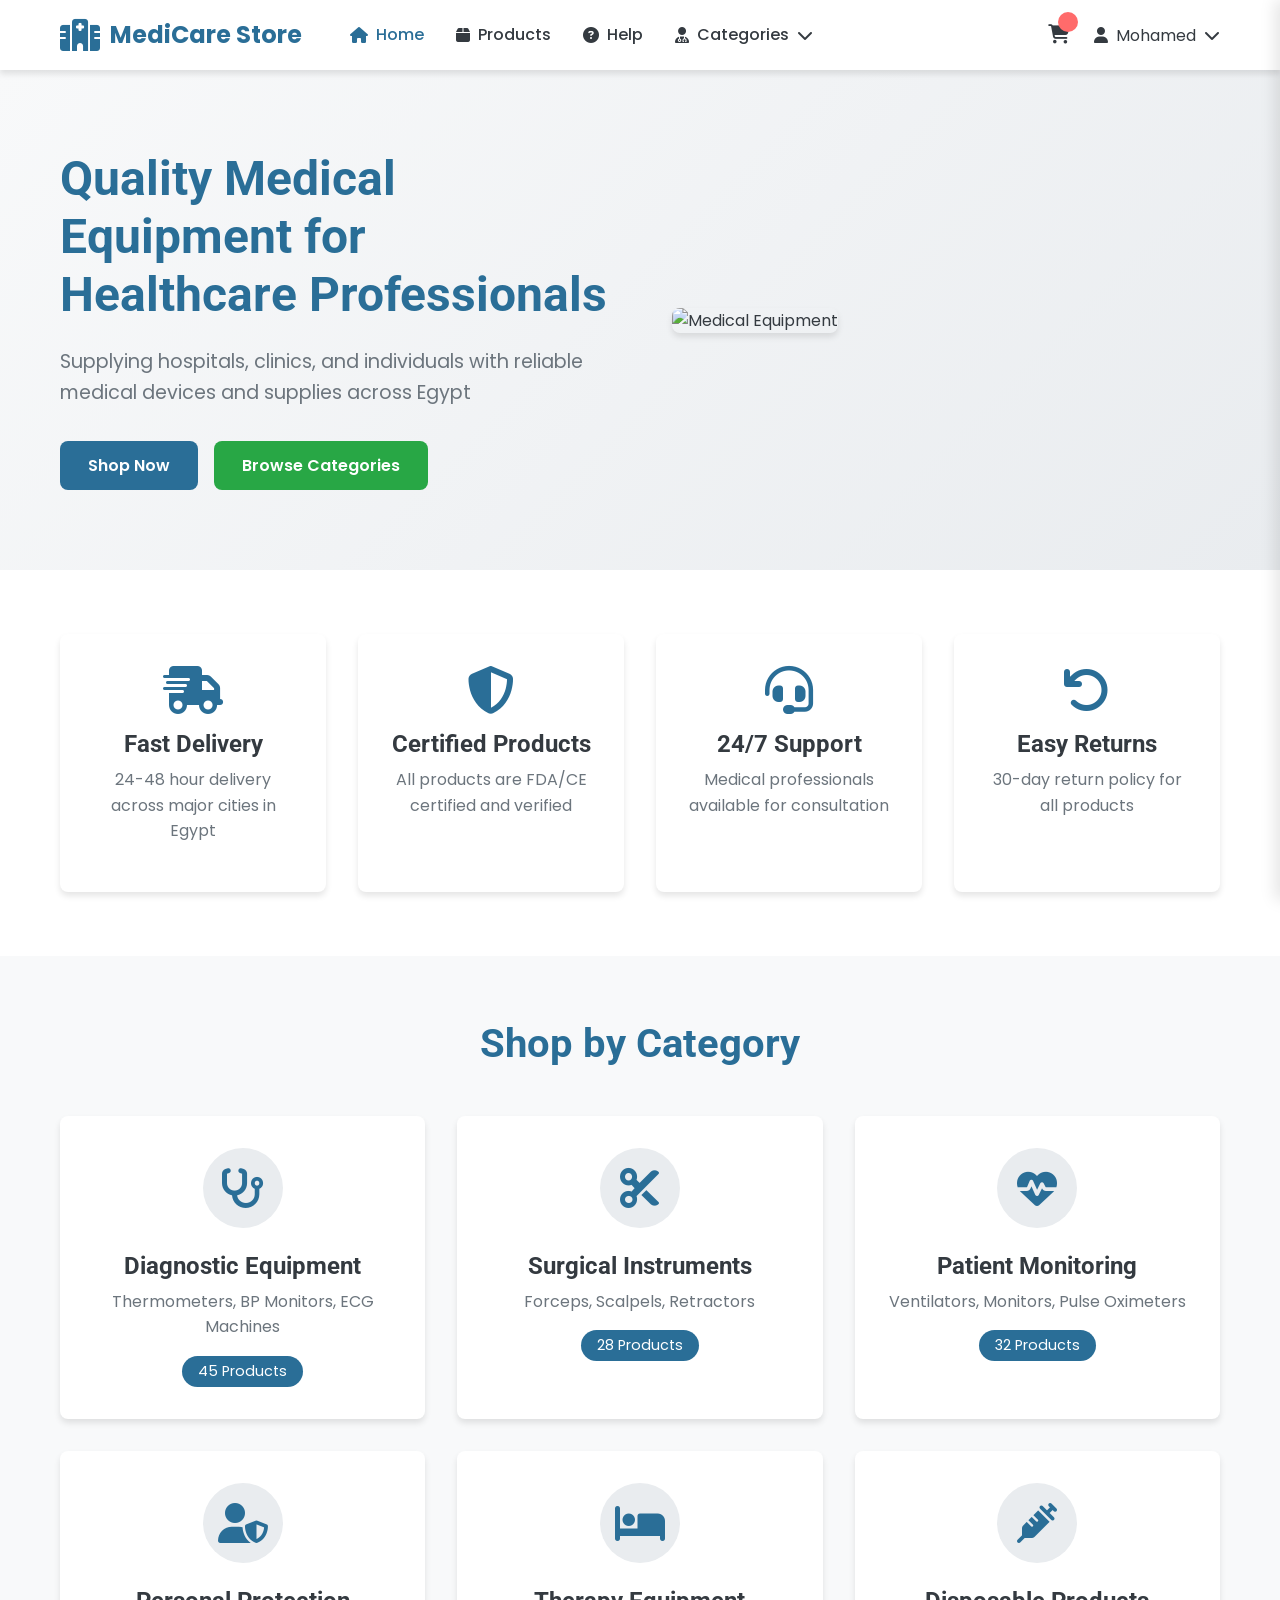
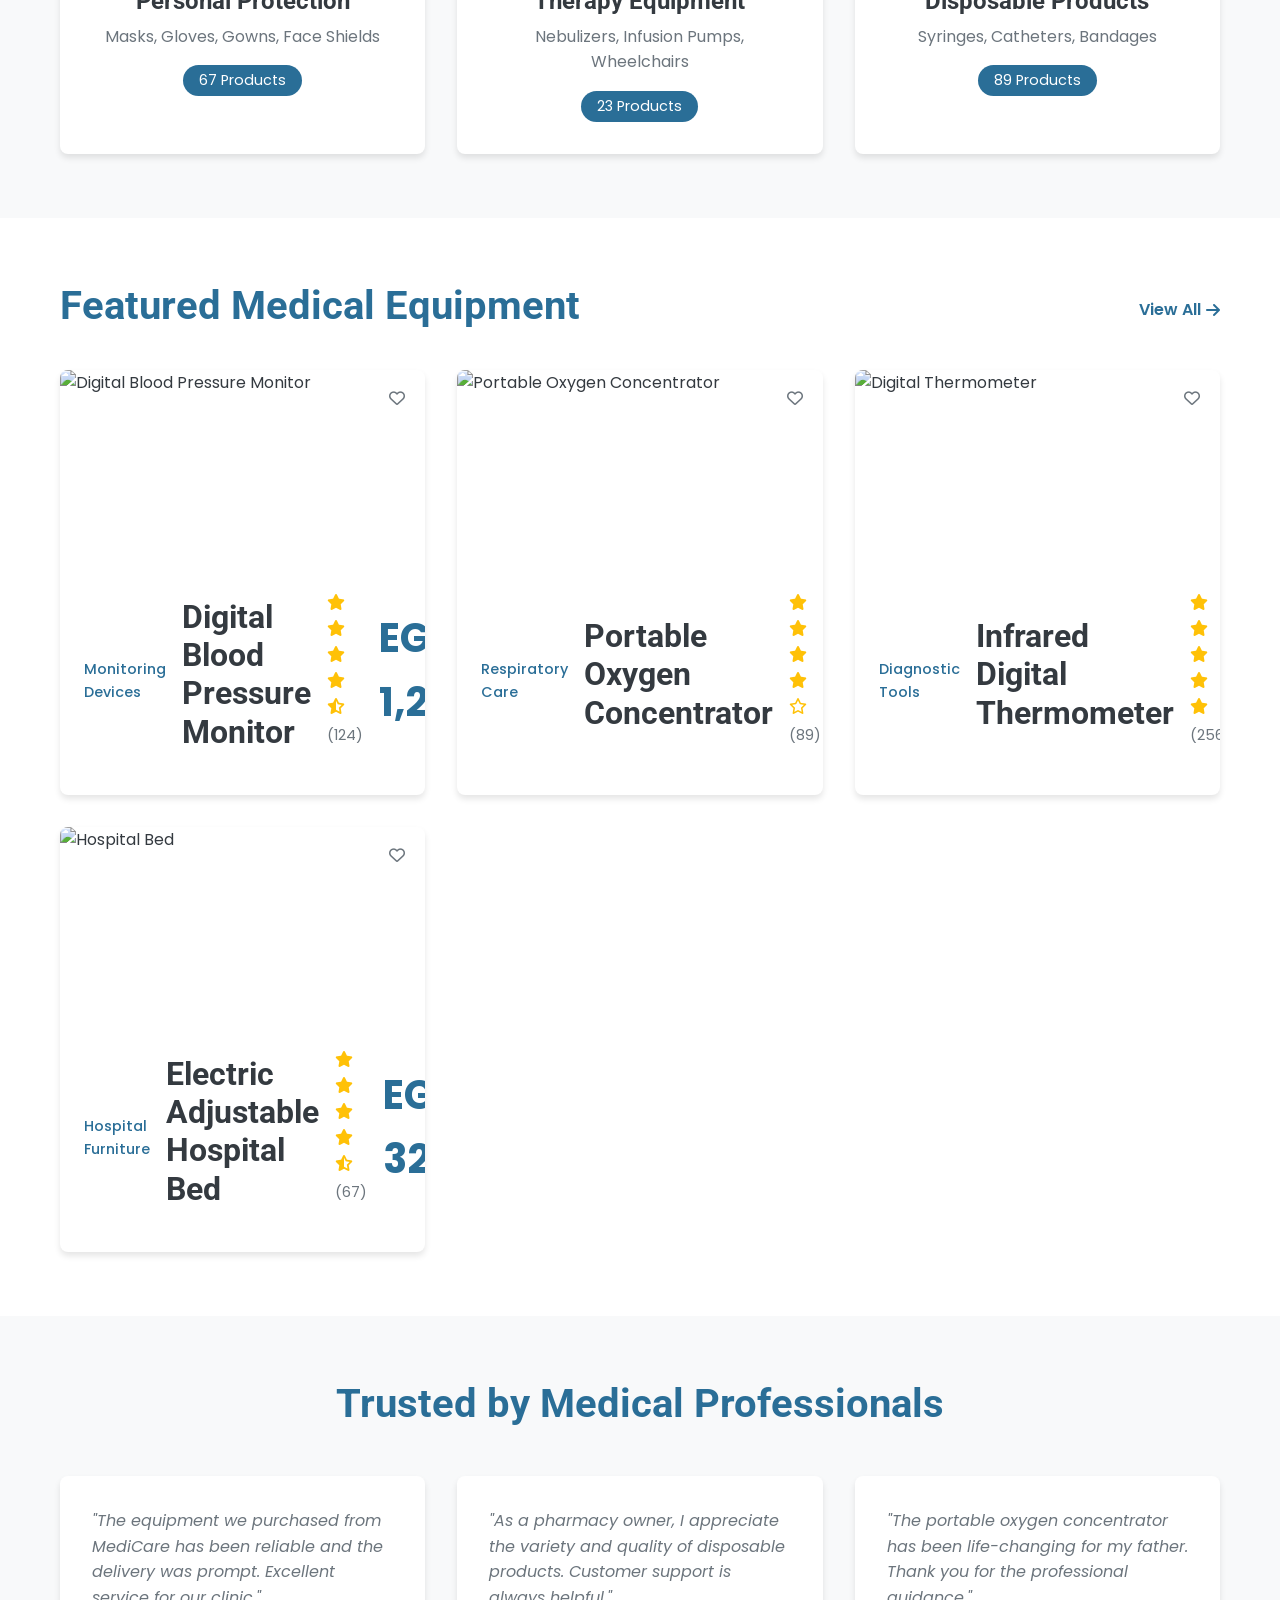
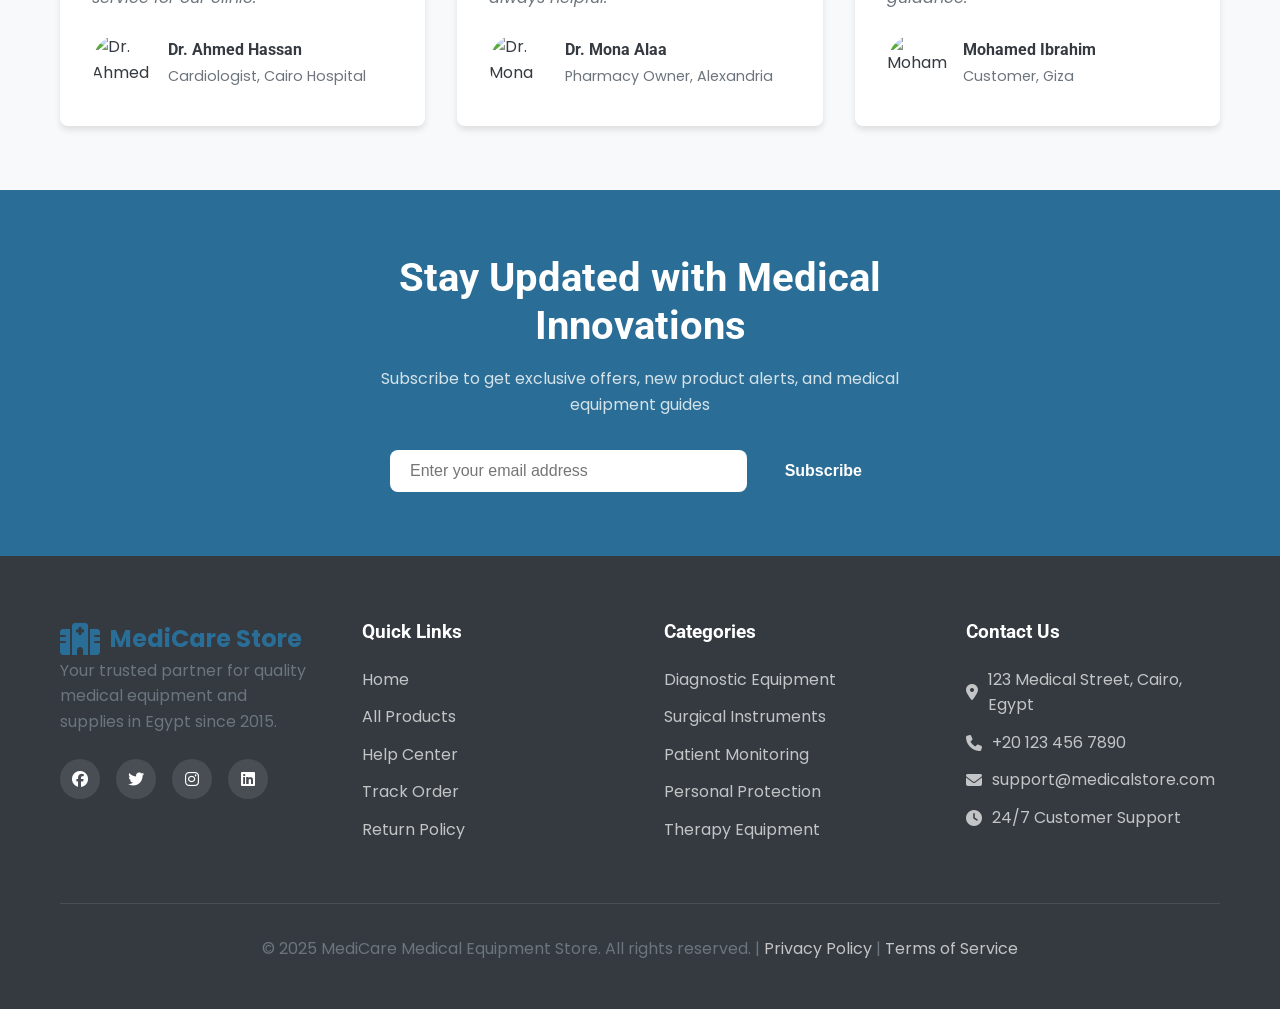
==== SF/index.html @ 6ac3a4c9 "Add files via upload" ====
<!DOCTYPE html>
<html lang="en">
<head>
    <meta charset="UTF-8">
    <meta name="viewport" content="width=device-width, initial-scale=1.0">
    <title>MediCare - Medical Equipment Store</title>
    <link rel="stylesheet" href="style.css">
    <link rel="stylesheet" href="https://cdnjs.cloudflare.com/ajax/libs/font-awesome/6.4.0/css/all.min.css">
    <link rel="preconnect" href="https://fonts.googleapis.com">
    <link rel="preconnect" href="https://fonts.gstatic.com" crossorigin>
    <link href="https://fonts.googleapis.com/css2?family=Poppins:wght@300;400;500;600;700&family=Roboto:wght@300;400;500;700&display=swap" rel="stylesheet">
</head>
<body>
    <!-- Header -->
    <header class="header">
        <div class="container">
            <nav class="navbar">
                <div class="logo">
                    <i class="fas fa-hospital-alt"></i>
                    <span>MediCare Store</span>
                </div>
                
                <div class="nav-menu">
                    <ul class="nav-links">
                        <li><a href="index.html" class="active"><i class="fas fa-home"></i> Home</a></li>
                        <li><a href="products.html"><i class="fas fa-box"></i> Products</a></li>
                        <li><a href="help.html"><i class="fas fa-question-circle"></i> Help</a></li>
                        <li class="dropdown">
                            <a href="#"><i class="fas fa-user-md"></i> Categories <i class="fas fa-chevron-down"></i></a>
                            <div class="dropdown-content">
                                <a href="#"><i class="fas fa-heartbeat"></i> Diagnostic Equipment</a>
                                <a href="#"><i class="fas fa-cut"></i> Surgical Instruments</a>
                                <a href="#"><i class="fas fa-procedures"></i> Patient Monitoring</a>
                                <a href="#"><i class="fas fa-shield-alt"></i> Personal Protection</a>
                                <a href="#"><i class="fas fa-syringe"></i> Disposable Products</a>
                            </div>
                        </li>
                    </ul>
                </div>
                
                <div class="nav-actions">
                    <a href="cart.html" class="cart-icon">
                        <i class="fas fa-shopping-cart"></i>
                        <span class="cart-count">3</span>
                    </a>
                    <div class="user-dropdown">
                        <button class="user-btn">
                            <i class="fas fa-user"></i> Mohamed
                            <i class="fas fa-chevron-down"></i>
                        </button>
                        <div class="dropdown-content">
                            <a href="profile.html"><i class="fas fa-user-circle"></i> My Profile</a>
                            <a href="#"><i class="fas fa-shopping-bag"></i> Orders</a>
                            <a href="#"><i class="fas fa-heart"></i> Wishlist</a>
                            <a href="login.html"><i class="fas fa-sign-out-alt"></i> Logout</a>
                        </div>
                    </div>
                    <button class="mobile-menu-btn">
                        <i class="fas fa-bars"></i>
                    </button>
                </div>
            </nav>
        </div>
    </header>

    <!-- Hero Section -->
    <section class="hero">
        <div class="container">
            <div class="hero-content">
                <h1>Quality Medical Equipment for Healthcare Professionals</h1>
                <p>Supplying hospitals, clinics, and individuals with reliable medical devices and supplies across Egypt</p>
                <div class="hero-buttons">
                    <a href="products.html" class="btn btn-primary">Shop Now</a>
                    <a href="#categories" class="btn btn-secondary">Browse Categories</a>
                </div>
            </div>
            <div class="hero-image">
                <img src="https://images.unsplash.com/photo-1586773860418-dc22f8b874bc?ixlib=rb-4.0.3&auto=format&fit=crop&w=800&q=80" alt="Medical Equipment">
            </div>
        </div>
    </section>

    <!-- Features Section -->
    <section class="features">
        <div class="container">
            <div class="features-grid">
                <div class="feature-card">
                    <i class="fas fa-shipping-fast"></i>
                    <h3>Fast Delivery</h3>
                    <p>24-48 hour delivery across major cities in Egypt</p>
                </div>
                <div class="feature-card">
                    <i class="fas fa-shield-alt"></i>
                    <h3>Certified Products</h3>
                    <p>All products are FDA/CE certified and verified</p>
                </div>
                <div class="feature-card">
                    <i class="fas fa-headset"></i>
                    <h3>24/7 Support</h3>
                    <p>Medical professionals available for consultation</p>
                </div>
                <div class="feature-card">
                    <i class="fas fa-undo"></i>
                    <h3>Easy Returns</h3>
                    <p>30-day return policy for all products</p>
                </div>
            </div>
        </div>
    </section>

    <!-- Categories Section -->
    <section class="categories" id="categories">
        <div class="container">
            <h2 class="section-title">Shop by Category</h2>
            <div class="categories-grid">
                <a href="products.html?category=diagnostic" class="category-card">
                    <div class="category-icon">
                        <i class="fas fa-stethoscope"></i>
                    </div>
                    <h3>Diagnostic Equipment</h3>
                    <p>Thermometers, BP Monitors, ECG Machines</p>
                    <span class="product-count">45 Products</span>
                </a>
                
                <a href="products.html?category=surgical" class="category-card">
                    <div class="category-icon">
                        <i class="fas fa-cut"></i>
                    </div>
                    <h3>Surgical Instruments</h3>
                    <p>Forceps, Scalpels, Retractors</p>
                    <span class="product-count">28 Products</span>
                </a>
                
                <a href="products.html?category=monitoring" class="category-card">
                    <div class="category-icon">
                        <i class="fas fa-heartbeat"></i>
                    </div>
                    <h3>Patient Monitoring</h3>
                    <p>Ventilators, Monitors, Pulse Oximeters</p>
                    <span class="product-count">32 Products</span>
                </a>
                
                <a href="products.html?category=protection" class="category-card">
                    <div class="category-icon">
                        <i class="fas fa-user-shield"></i>
                    </div>
                    <h3>Personal Protection</h3>
                    <p>Masks, Gloves, Gowns, Face Shields</p>
                    <span class="product-count">67 Products</span>
                </a>
                
                <a href="products.html?category=therapy" class="category-card">
                    <div class="category-icon">
                        <i class="fas fa-bed"></i>
                    </div>
                    <h3>Therapy Equipment</h3>
                    <p>Nebulizers, Infusion Pumps, Wheelchairs</p>
                    <span class="product-count">23 Products</span>
                </a>
                
                <a href="products.html?category=disposable" class="category-card">
                    <div class="category-icon">
                        <i class="fas fa-syringe"></i>
                    </div>
                    <h3>Disposable Products</h3>
                    <p>Syringes, Catheters, Bandages</p>
                    <span class="product-count">89 Products</span>
                </a>
            </div>
        </div>
    </section>

    <!-- Featured Products -->
    <section class="featured-products">
        <div class="container">
            <div class="section-header">
                <h2 class="section-title">Featured Medical Equipment</h2>
                <a href="products.html" class="view-all">View All <i class="fas fa-arrow-right"></i></a>
            </div>
            
            <div class="products-grid">
                <!-- Product 1 -->
                <div class="product-card">
                    <div class="product-badge">Bestseller</div>
                    <div class="product-image">
                        <img src="https://images.unsplash.com/photo-1559757148-5c350d0d3c56?ixlib=rb-4.0.3&auto=format&fit=crop&w=600&q=80" alt="Digital Blood Pressure Monitor">
                        <button class="wishlist-btn"><i class="far fa-heart"></i></button>
                    </div>
                    <div class="product-info">
                        <span class="product-category">Monitoring Devices</span>
                        <h3 class="product-title">Digital Blood Pressure Monitor</h3>
                        <div class="product-rating">
                            <i class="fas fa-star"></i>
                            <i class="fas fa-star"></i>
                            <i class="fas fa-star"></i>
                            <i class="fas fa-star"></i>
                            <i class="fas fa-star-half-alt"></i>
                            <span class="rating-count">(124)</span>
                        </div>
                        <div class="product-price">
                            <span class="current-price">EGP 1,299</span>
                            <span class="original-price">EGP 1,599</span>
                        </div>
                        <div class="product-stock">
                            <i class="fas fa-check-circle"></i> In Stock: 25 units
                        </div>
                        <div class="product-actions">
                            <button class="btn btn-outline add-to-cart" data-id="1">
                                <i class="fas fa-cart-plus"></i> Add to Cart
                            </button>
                            <a href="product-details.html" class="btn btn-secondary">View Details</a>
                        </div>
                    </div>
                </div>
                
                <!-- Product 2 -->
                <div class="product-card">
                    <div class="product-badge prescription">Requires Prescription</div>
                    <div class="product-image">
                        <img src="https://images.unsplash.com/photo-1551601651-2a8555f1a136?ixlib=rb-4.0.3&auto=format&fit=crop&w=600&q=80" alt="Portable Oxygen Concentrator">
                        <button class="wishlist-btn"><i class="far fa-heart"></i></button>
                    </div>
                    <div class="product-info">
                        <span class="product-category">Respiratory Care</span>
                        <h3 class="product-title">Portable Oxygen Concentrator</h3>
                        <div class="product-rating">
                            <i class="fas fa-star"></i>
                            <i class="fas fa-star"></i>
                            <i class="fas fa-star"></i>
                            <i class="fas fa-star"></i>
                            <i class="far fa-star"></i>
                            <span class="rating-count">(89)</span>
                        </div>
                        <div class="product-price">
                            <span class="current-price">EGP 18,500</span>
                        </div>
                        <div class="product-stock">
                            <i class="fas fa-clock"></i> Limited Stock: 3 units
                        </div>
                        <div class="product-actions">
                            <button class="btn btn-outline add-to-cart" data-id="2">
                                <i class="fas fa-cart-plus"></i> Add Prescription
                            </button>
                            <a href="product-details.html" class="btn btn-secondary">View Details</a>
                        </div>
                    </div>
                </div>
                
                <!-- Product 3 -->
                <div class="product-card">
                    <div class="product-badge">New Arrival</div>
                    <div class="product-image">
                        <img src="https://images.unsplash.com/photo-1559757175-0eb30cd8c063?ixlib=rb-4.0.3&auto=format&fit=crop&w=600&q=80" alt="Digital Thermometer">
                        <button class="wishlist-btn"><i class="far fa-heart"></i></button>
                    </div>
                    <div class="product-info">
                        <span class="product-category">Diagnostic Tools</span>
                        <h3 class="product-title">Infrared Digital Thermometer</h3>
                        <div class="product-rating">
                            <i class="fas fa-star"></i>
                            <i class="fas fa-star"></i>
                            <i class="fas fa-star"></i>
                            <i class="fas fa-star"></i>
                            <i class="fas fa-star"></i>
                            <span class="rating-count">(256)</span>
                        </div>
                        <div class="product-price">
                            <span class="current-price">EGP 450</span>
                        </div>
                        <div class="product-stock">
                            <i class="fas fa-check-circle"></i> In Stock: 150 units
                        </div>
                        <div class="product-actions">
                            <button class="btn btn-primary add-to-cart" data-id="3">
                                <i class="fas fa-cart-plus"></i> Add to Cart
                            </button>
                            <a href="product-details.html" class="btn btn-secondary">View Details</a>
                        </div>
                    </div>
                </div>
                
                <!-- Product 4 -->
                <div class="product-card">
                    <div class="product-image">
                        <img src="https://images.unsplash.com/photo-1558618666-fcd25c85cd64?ixlib=rb-4.0.3&auto=format&fit=crop&w=600&q=80" alt="Hospital Bed">
                        <button class="wishlist-btn"><i class="far fa-heart"></i></button>
                    </div>
                    <div class="product-info">
                        <span class="product-category">Hospital Furniture</span>
                        <h3 class="product-title">Electric Adjustable Hospital Bed</h3>
                        <div class="product-rating">
                            <i class="fas fa-star"></i>
                            <i class="fas fa-star"></i>
                            <i class="fas fa-star"></i>
                            <i class="fas fa-star"></i>
                            <i class="fas fa-star-half-alt"></i>
                            <span class="rating-count">(67)</span>
                        </div>
                        <div class="product-price">
                            <span class="current-price">EGP 32,000</span>
                            <span class="original-price">EGP 35,000</span>
                        </div>
                        <div class="product-stock">
                            <i class="fas fa-check-circle"></i> In Stock: 8 units
                        </div>
                        <div class="product-actions">
                            <button class="btn btn-outline add-to-cart" data-id="4">
                                <i class="fas fa-cart-plus"></i> Add to Cart
                            </button>
                            <a href="product-details.html" class="btn btn-secondary">View Details</a>
                        </div>
                    </div>
                </div>
            </div>
        </div>
    </section>

    <!-- Testimonials -->
    <section class="testimonials">
        <div class="container">
            <h2 class="section-title">Trusted by Medical Professionals</h2>
            <div class="testimonials-grid">
                <div class="testimonial-card">
                    <div class="testimonial-content">
                        <p>"The equipment we purchased from MediCare has been reliable and the delivery was prompt. Excellent service for our clinic."</p>
                    </div>
                    <div class="testimonial-author">
                        <img src="https://randomuser.me/api/portraits/men/32.jpg" alt="Dr. Ahmed">
                        <div>
                            <h4>Dr. Ahmed Hassan</h4>
                            <span>Cardiologist, Cairo Hospital</span>
                        </div>
                    </div>
                </div>
                
                <div class="testimonial-card">
                    <div class="testimonial-content">
                        <p>"As a pharmacy owner, I appreciate the variety and quality of disposable products. Customer support is always helpful."</p>
                    </div>
                    <div class="testimonial-author">
                        <img src="https://randomuser.me/api/portraits/women/44.jpg" alt="Dr. Mona">
                        <div>
                            <h4>Dr. Mona Alaa</h4>
                            <span>Pharmacy Owner, Alexandria</span>
                        </div>
                    </div>
                </div>
                
                <div class="testimonial-card">
                    <div class="testimonial-content">
                        <p>"The portable oxygen concentrator has been life-changing for my father. Thank you for the professional guidance."</p>
                    </div>
                    <div class="testimonial-author">
                        <img src="https://randomuser.me/api/portraits/men/65.jpg" alt="Mohamed">
                        <div>
                            <h4>Mohamed Ibrahim</h4>
                            <span>Customer, Giza</span>
                        </div>
                    </div>
                </div>
            </div>
        </div>
    </section>

    <!-- Newsletter -->
    <section class="newsletter">
        <div class="container">
            <div class="newsletter-content">
                <h2>Stay Updated with Medical Innovations</h2>
                <p>Subscribe to get exclusive offers, new product alerts, and medical equipment guides</p>
                <form class="newsletter-form">
                    <input type="email" placeholder="Enter your email address" required>
                    <button type="submit" class="btn btn-primary">Subscribe</button>
                </form>
            </div>
        </div>
    </section>

    <!-- Footer -->
    <footer class="footer">
        <div class="container">
            <div class="footer-grid">
                <div class="footer-col">
                    <div class="logo">
                        <i class="fas fa-hospital-alt"></i>
                        <span>MediCare Store</span>
                    </div>
                    <p>Your trusted partner for quality medical equipment and supplies in Egypt since 2015.</p>
                    <div class="social-links">
                        <a href="#"><i class="fab fa-facebook"></i></a>
                        <a href="#"><i class="fab fa-twitter"></i></a>
                        <a href="#"><i class="fab fa-instagram"></i></a>
                        <a href="#"><i class="fab fa-linkedin"></i></a>
                    </div>
                </div>
                
                <div class="footer-col">
                    <h3>Quick Links</h3>
                    <ul>
                        <li><a href="index.html">Home</a></li>
                        <li><a href="products.html">All Products</a></li>
                        <li><a href="help.html">Help Center</a></li>
                        <li><a href="#">Track Order</a></li>
                        <li><a href="#">Return Policy</a></li>
                    </ul>
                </div>
                
                <div class="footer-col">
                    <h3>Categories</h3>
                    <ul>
                        <li><a href="#">Diagnostic Equipment</a></li>
                        <li><a href="#">Surgical Instruments</a></li>
                        <li><a href="#">Patient Monitoring</a></li>
                        <li><a href="#">Personal Protection</a></li>
                        <li><a href="#">Therapy Equipment</a></li>
                    </ul>
                </div>
                
                <div class="footer-col">
                    <h3>Contact Us</h3>
                    <ul class="contact-info">
                        <li><i class="fas fa-map-marker-alt"></i> 123 Medical Street, Cairo, Egypt</li>
                        <li><i class="fas fa-phone"></i> +20 123 456 7890</li>
                        <li><i class="fas fa-envelope"></i> support@medicalstore.com</li>
                        <li><i class="fas fa-clock"></i> 24/7 Customer Support</li>
                    </ul>
                </div>
            </div>
            
            <div class="footer-bottom">
                <p>&copy; 2025 MediCare Medical Equipment Store. All rights reserved. | <a href="#">Privacy Policy</a> | <a href="#">Terms of Service</a></p>
            </div>
        </div>
    </footer>

    <!-- Cart Sidebar -->
    <div class="cart-sidebar">
        <div class="cart-header">
            <h3><i class="fas fa-shopping-cart"></i> Shopping Cart</h3>
            <button class="close-cart"><i class="fas fa-times"></i></button>
        </div>
        <div class="cart-items">
            <!-- Cart items will be added here by JavaScript -->
        </div>
        <div class="cart-footer">
            <div class="cart-total">
                <span>Total:</span>
                <span class="total-price">EGP 0.00</span>
            </div>
            <div class="cart-actions">
                <a href="cart.html" class="btn btn-outline">View Cart</a>
                <a href="checkout.html" class="btn btn-primary">Checkout</a>
            </div>
        </div>
    </div>
    <div class="cart-overlay"></div>

    <script src="app.js"></script>
</body>
</html>
---- SF/style.css ----
/* Reset & Base Styles */
* {
    margin: 0;
    padding: 0;
    box-sizing: border-box;
}

:root {
    --primary: #2a6e97;
    --primary-dark: #1a4d73;
    --secondary: #28a745;
    --accent: #ff6b6b;
    --light: #f8f9fa;
    --dark: #343a40;
    --gray: #6c757d;
    --light-gray: #e9ecef;
    --border: #dee2e6;
    --shadow: 0 4px 6px rgba(0, 0, 0, 0.1);
    --radius: 8px;
}

body {
    font-family: 'Poppins', sans-serif;
    line-height: 1.6;
    color: var(--dark);
    background-color: #fff;
}

.container {
    max-width: 1200px;
    margin: 0 auto;
    padding: 0 20px;
}

/* Typography */
h1, h2, h3, h4 {
    font-family: 'Roboto', sans-serif;
    font-weight: 700;
    line-height: 1.2;
}

h1 {
    font-size: 3rem;
    margin-bottom: 1rem;
}

h2 {
    font-size: 2.5rem;
    margin-bottom: 1.5rem;
}

h3 {
    font-size: 1.5rem;
    margin-bottom: 1rem;
}

p {
    margin-bottom: 1rem;
    color: var(--gray);
}

/* Buttons */
.btn {
    display: inline-block;
    padding: 12px 28px;
    border-radius: var(--radius);
    text-decoration: none;
    font-weight: 600;
    font-size: 1rem;
    cursor: pointer;
    border: none;
    transition: all 0.3s ease;
}

.btn-primary {
    background-color: var(--primary);
    color: white;
}

.btn-primary:hover {
    background-color: var(--primary-dark);
    transform: translateY(-2px);
    box-shadow: var(--shadow);
}

.btn-secondary {
    background-color: var(--secondary);
    color: white;
}

.btn-secondary:hover {
    background-color: #218838;
    transform: translateY(-2px);
}

.btn-outline {
    background-color: transparent;
    border: 2px solid var(--primary);
    color: var(--primary);
}

.btn-outline:hover {
    background-color: var(--primary);
    color: white;
}

/* Header & Navigation */
.header {
    background-color: white;
    box-shadow: var(--shadow);
    position: sticky;
    top: 0;
    z-index: 1000;
}

.navbar {
    display: flex;
    justify-content: space-between;
    align-items: center;
    padding: 1rem 0;
}

.logo {
    display: flex;
    align-items: center;
    gap: 10px;
    font-size: 1.5rem;
    font-weight: 700;
    color: var(--primary);
    text-decoration: none;
}

.logo i {
    font-size: 2rem;
}

.nav-menu {
    flex: 1;
}

.nav-links {
    display: flex;
    list-style: none;
    gap: 2rem;
    margin-left: 3rem;
}

.nav-links a {
    text-decoration: none;
    color: var(--dark);
    font-weight: 500;
    display: flex;
    align-items: center;
    gap: 8px;
    transition: color 0.3s ease;
}

.nav-links a:hover,
.nav-links a.active {
    color: var(--primary);
}

.nav-actions {
    display: flex;
    align-items: center;
    gap: 1.5rem;
}

.cart-icon {
    position: relative;
    font-size: 1.2rem;
    color: var(--dark);
    text-decoration: none;
}

.cart-count {
    position: absolute;
    top: -8px;
    right: -8px;
    background-color: var(--accent);
    color: white;
    font-size: 0.8rem;
    width: 20px;
    height: 20px;
    border-radius: 50%;
    display: flex;
    align-items: center;
    justify-content: center;
}

.user-dropdown {
    position: relative;
}

.user-btn {
    display: flex;
    align-items: center;
    gap: 8px;
    background: none;
    border: none;
    font-family: inherit;
    font-size: 1rem;
    cursor: pointer;
    color: var(--dark);
}

.dropdown-content {
    position: absolute;
    top: 100%;
    right: 0;
    background-color: white;
    min-width: 200px;
    box-shadow: var(--shadow);
    border-radius: var(--radius);
    padding: 0.5rem 0;
    opacity: 0;
    visibility: hidden;
    transform: translateY(-10px);
    transition: all 0.3s ease;
    z-index: 1000;
}

.user-dropdown:hover .dropdown-content {
    opacity: 1;
    visibility: visible;
    transform: translateY(0);
}

.dropdown-content a {
    display: flex;
    align-items: center;
    gap: 10px;
    padding: 0.75rem 1rem;
    text-decoration: none;
    color: var(--dark);
    transition: background-color 0.3s ease;
}

.dropdown-content a:hover {
    background-color: var(--light-gray);
}

.mobile-menu-btn {
    display: none;
    background: none;
    border: none;
    font-size: 1.5rem;
    cursor: pointer;
    color: var(--dark);
}

/* Hero Section */
.hero {
    background: linear-gradient(135deg, #f8f9fa 0%, #e9ecef 100%);
    padding: 5rem 0;
}

.hero .container {
    display: flex;
    align-items: center;
    gap: 4rem;
}

.hero-content {
    flex: 1;
}

.hero-content h1 {
    color: var(--primary);
    margin-bottom: 1.5rem;
}

.hero-content p {
    font-size: 1.2rem;
    margin-bottom: 2rem;
    color: var(--gray);
}

.hero-buttons {
    display: flex;
    gap: 1rem;
}

.hero-image {
    flex: 1;
}

.hero-image img {
    width: 100%;
    border-radius: var(--radius);
    box-shadow: var(--shadow);
}

/* Features */
.features {
    padding: 4rem 0;
}

.features-grid {
    display: grid;
    grid-template-columns: repeat(auto-fit, minmax(250px, 1fr));
    gap: 2rem;
}

.feature-card {
    text-align: center;
    padding: 2rem;
    border-radius: var(--radius);
    background-color: white;
    box-shadow: var(--shadow);
    transition: transform 0.3s ease;
}

.feature-card:hover {
    transform: translateY(-5px);
}

.feature-card i {
    font-size: 3rem;
    color: var(--primary);
    margin-bottom: 1rem;
}

.feature-card h3 {
    margin-bottom: 0.5rem;
}

/* Categories */
.categories {
    padding: 4rem 0;
    background-color: var(--light);
}

.section-title {
    text-align: center;
    color: var(--primary);
    margin-bottom: 3rem;
}

.categories-grid {
    display: grid;
    grid-template-columns: repeat(auto-fit, minmax(300px, 1fr));
    gap: 2rem;
}

.category-card {
    background-color: white;
    padding: 2rem;
    border-radius: var(--radius);
    box-shadow: var(--shadow);
    text-decoration: none;
    color: inherit;
    transition: all 0.3s ease;
    text-align: center;
}

.category-card:hover {
    transform: translateY(-5px);
    box-shadow: 0 10px 20px rgba(0, 0, 0, 0.1);
}

.category-icon {
    width: 80px;
    height: 80px;
    background-color: var(--light-gray);
    border-radius: 50%;
    display: flex;
    align-items: center;
    justify-content: center;
    margin: 0 auto 1.5rem;
}

.category-icon i {
    font-size: 2.5rem;
    color: var(--primary);
}

.category-card h3 {
    margin-bottom: 0.5rem;
}

.category-card p {
    color: var(--gray);
    margin-bottom: 1rem;
}

.product-count {
    display: inline-block;
    background-color: var(--primary);
    color: white;
    padding: 0.25rem 1rem;
    border-radius: 20px;
    font-size: 0.9rem;
}

/* Products */
.featured-products {
    padding: 4rem 0;
}

.section-header {
    display: flex;
    justify-content: space-between;
    align-items: center;
    margin-bottom: 2rem;
}

.view-all {
    color: var(--primary);
    text-decoration: none;
    font-weight: 600;
    display: flex;
    align-items: center;
    gap: 5px;
}

.products-grid {
    display: grid;
    grid-template-columns: repeat(auto-fill, minmax(280px, 1fr));
    gap: 2rem;
}

.product-card {
    background-color: white;
    border-radius: var(--radius);
    overflow: hidden;
    box-shadow: var(--shadow);
    transition: transform 0.3s ease;
}

.product-card:hover {
    transform: translateY(-5px);
}

.product-badge {
    position: absolute;
    top: 10px;
    left: 10px;
    padding: 5px 10px;
    background-color: var(--accent);
    color: white;
    font-size: 0.8rem;
    font-weight: 600;
    border-radius: 4px;
    z-index: 1;
}

.product-badge.prescription {
    background-color: var(--secondary);
}

.product-image {
    position: relative;
    height: 200px;
    overflow: hidden;
}

.product-image img {
    width: 100%;
    height: 100%;
    object-fit: cover;
    transition: transform 0.3s ease;
}

.product-card:hover .product-image img {
    transform: scale(1.05);
}

.wishlist-btn {
    position: absolute;
    top: 10px;
    right: 10px;
    background-color: white;
    border: none;
    width: 36px;
    height: 36px;
    border-radius: 50%;
    display: flex;
    align-items: center;
    justify-content: center;
    cursor: pointer;
    color: var(--gray);
    transition: all 0.3s ease;
}

.wishlist-btn:hover {
    color: var(--accent);
}

.product-info {
    padding: 1.5rem;
}

.product-category {
    display: block;
    color: var(--primary);
    font-size: 0.9rem;
    font-weight: 500;
    margin-bottom: 0.5rem;
}

.product-title {
    margin-bottom: 0.75rem;
    font-size: 1.1rem;
}

.product-rating {
    display: flex;
    align-items: center;
    gap: 5px;
    margin-bottom: 0.75rem;
    color: #ffc107;
}

.rating-count {
    color: var(--gray);
    font-size: 0.9rem;
}

.product-price {
    display: flex;
    align-items: center;
    gap: 10px;
    margin-bottom: 1rem;
}

.current-price {
    font-size: 1.5rem;
    font-weight: 700;
    color: var(--primary);
}

.original-price {
    font-size: 1rem;
    color: var(--gray);
    text-decoration: line-through;
}

.product-stock {
    display: flex;
    align-items: center;
    gap: 8px;
    color: var(--secondary);
    font-size: 0.9rem;
    margin-bottom: 1rem;
}

.product-actions {
    display: flex;
    gap: 10px;
}

.product-actions .btn {
    flex: 1;
    padding: 10px;
    font-size: 0.9rem;
}

/* Testimonials */
.testimonials {
    padding: 4rem 0;
    background-color: var(--light);
}

.testimonials-grid {
    display: grid;
    grid-template-columns: repeat(auto-fit, minmax(300px, 1fr));
    gap: 2rem;
}

.testimonial-card {
    background-color: white;
    padding: 2rem;
    border-radius: var(--radius);
    box-shadow: var(--shadow);
}

.testimonial-content {
    font-style: italic;
    margin-bottom: 1.5rem;
    color: var(--dark);
}

.testimonial-author {
    display: flex;
    align-items: center;
    gap: 1rem;
}

.testimonial-author img {
    width: 60px;
    height: 60px;
    border-radius: 50%;
    object-fit: cover;
}

.testimonial-author h4 {
    margin-bottom: 0.25rem;
}

.testimonial-author span {
    color: var(--gray);
    font-size: 0.9rem;
}

/* Newsletter */
.newsletter {
    padding: 4rem 0;
    background-color: var(--primary);
    color: white;
}

.newsletter-content {
    text-align: center;
    max-width: 600px;
    margin: 0 auto;
}

.newsletter-content h2 {
    color: white;
    margin-bottom: 1rem;
}

.newsletter-content p {
    color: rgba(255, 255, 255, 0.8);
    margin-bottom: 2rem;
}

.newsletter-form {
    display: flex;
    gap: 10px;
    max-width: 500px;
    margin: 0 auto;
}

.newsletter-form input {
    flex: 1;
    padding: 12px 20px;
    border: none;
    border-radius: var(--radius);
    font-size: 1rem;
}

/* Footer */
.footer {
    background-color: var(--dark);
    color: white;
    padding: 4rem 0 2rem;
}

.footer-grid {
    display: grid;
    grid-template-columns: repeat(auto-fit, minmax(250px, 1fr));
    gap: 3rem;
    margin-bottom: 3rem;
}

.footer-col h3 {
    color: white;
    margin-bottom: 1.5rem;
    font-size: 1.2rem;
}

.footer-col ul {
    list-style: none;
}

.footer-col ul li {
    margin-bottom: 0.75rem;
}

.footer-col ul li a {
    color: rgba(255, 255, 255, 0.7);
    text-decoration: none;
    transition: color 0.3s ease;
}

.footer-col ul li a:hover {
    color: white;
}

.contact-info li {
    display: flex;
    align-items: center;
    gap: 10px;
    color: rgba(255, 255, 255, 0.7);
}

.social-links {
    display: flex;
    gap: 1rem;
    margin-top: 1.5rem;
}

.social-links a {
    display: flex;
    align-items: center;
    justify-content: center;
    width: 40px;
    height: 40px;
    background-color: rgba(255, 255, 255, 0.1);
    border-radius: 50%;
    color: white;
    text-decoration: none;
    transition: background-color 0.3s ease;
}

.social-links a:hover {
    background-color: var(--primary);
}

.footer-bottom {
    text-align: center;
    padding-top: 2rem;
    border-top: 1px solid rgba(255, 255, 255, 0.1);
    color: rgba(255, 255, 255, 0.7);
}

.footer-bottom a {
    color: rgba(255, 255, 255, 0.7);
    text-decoration: none;
}

.footer-bottom a:hover {
    color: white;
}

/* Cart Sidebar */
.cart-sidebar {
    position: fixed;
    top: 0;
    right: -400px;
    width: 400px;
    height: 100%;
    background-color: white;
    box-shadow: -5px 0 15px rgba(0, 0, 0, 0.1);
    z-index: 1100;
    transition: right 0.3s ease;
    display: flex;
    flex-direction: column;
}

.cart-sidebar.active {
    right: 0;
}

.cart-overlay {
    position: fixed;
    top: 0;
    left: 0;
    width: 100%;
    height: 100%;
    background-color: rgba(0, 0, 0, 0.5);
    z-index: 1099;
    opacity: 0;
    visibility: hidden;
    transition: all 0.3s ease;
}

.cart-overlay.active {
    opacity: 1;
    visibility: visible;
}

.cart-header {
    display: flex;
    justify-content: space-between;
    align-items: center;
    padding: 1.5rem;
    border-bottom: 1px solid var(--border);
}

.close-cart {
    background: none;
    border: none;
    font-size: 1.5rem;
    cursor: pointer;
    color: var(--gray);
}

.cart-items {
    flex: 1;
    overflow-y: auto;
    padding: 1rem;
}

.cart-item {
    display: flex;
    gap: 1rem;
    padding: 1rem;
    border-bottom: 1px solid var(--border);
}

.cart-item-image {
    width: 80px;
    height: 80px;
    border-radius: var(--radius);
    overflow: hidden;
}

.cart-item-image img {
    width: 100%;
    height: 100%;
    object-fit: cover;
}

.cart-item-info {
    flex: 1;
}

.cart-item-title {
    font-weight: 600;
    margin-bottom: 0.5rem;
}

.cart-item-price {
    color: var(--primary);
    font-weight: 600;
}

.cart-item-actions {
    display: flex;
    align-items: center;
    gap: 10px;
    margin-top: 0.5rem;
}

.quantity-btn {
    width: 30px;
    height: 30px;
    border: 1px solid var(--border);
    background: none;
    border-radius: 4px;
    cursor: pointer;
    display: flex;
    align-items: center;
    justify-content: center;
}

.remove-item {
    background: none;
    border: none;
    color: var(--accent);
    cursor: pointer;
    font-size: 0.9rem;
}

.cart-footer {
    padding: 1.5rem;
    border-top: 1px solid var(--border);
}

.cart-total {
    display: flex;
    justify-content: space-between;
    margin-bottom: 1.5rem;
    font-size: 1.2rem;
    font-weight: 600;
}

.cart-actions {
    display: flex;
    gap: 1rem;
}

/* Responsive Design */
@media (max-width: 992px) {
    h1 {
        font-size: 2.5rem;
    }
    
    h2 {
        font-size: 2rem;
    }
    
    .hero .container {
        flex-direction: column;
        text-align: center;
    }
    
    .hero-buttons {
        justify-content: center;
    }
}

@media (max-width: 768px) {
    .nav-menu {
        display: none;
    }
    
    .mobile-menu-btn {
        display: block;
    }
    
    .nav-actions .user-dropdown {
        display: none;
    }
    
    .newsletter-form {
        flex-direction: column;
    }
    
    .cart-sidebar {
        width: 100%;
        right: -100%;
    }
    
    .products-grid {
        grid-template-columns: 1fr;
    }
}
/* Page Hero */
.page-hero {
    background: linear-gradient(135deg, var(--primary) 0%, var(--primary-dark) 100%);
    color: white;
    padding: 4rem 0;
    text-align: center;
}

.page-hero h1 {
    color: white;
    margin-bottom: 1rem;
}

.page-hero p {
    color: rgba(255, 255, 255, 0.9);
    max-width: 600px;
    margin: 0 auto;
}

.breadcrumb {
    display: flex;
    justify-content: center;
    align-items: center;
    gap: 10px;
    margin-top: 2rem;
    font-size: 0.9rem;
}

.breadcrumb a {
    color: white;
    text-decoration: none;
    opacity: 0.8;
}

.breadcrumb a:hover {
    opacity: 1;
}

.breadcrumb i {
    font-size: 0.8rem;
    opacity: 0.6;
}

/* Products Page */
.products-page {
    padding: 4rem 0;
}

.products-layout {
    display: grid;
    grid-template-columns: 300px 1fr;
    gap: 3rem;
}

/* Sidebar */
.products-sidebar {
    position: sticky;
    top: 20px;
    height: fit-content;
}

.filter-section {
    background-color: white;
    padding: 1.5rem;
    border-radius: var(--radius);
    box-shadow: var(--shadow);
    margin-bottom: 2rem;
}

.filter-section h3 {
    display: flex;
    align-items: center;
    gap: 10px;
    margin-bottom: 1.5rem;
    color: var(--primary);
}

.filter-group {
    margin-bottom: 1.5rem;
    padding-bottom: 1.5rem;
    border-bottom: 1px solid var(--border);
}

.filter-group:last-child {
    border-bottom: none;
    margin-bottom: 0;
    padding-bottom: 0;
}

.filter-group h4 {
    margin-bottom: 1rem;
    font-size: 1rem;
    color: var(--dark);
}

.search-box {
    display: flex;
    gap: 10px;
}

.search-box input {
    flex: 1;
    padding: 10px;
    border: 1px solid var(--border);
    border-radius: var(--radius);
    font-size: 0.9rem;
}

.search-box button {
    background-color: var(--primary);
    color: white;
    border: none;
    width: 40px;
    border-radius: var(--radius);
    cursor: pointer;
}

.filter-options {
    display: flex;
    flex-direction: column;
    gap: 10px;
}

.filter-checkbox {
    display: flex;
    align-items: center;
    justify-content: space-between;
    cursor: pointer;
    font-size: 0.9rem;
}

.filter-checkbox input {
    margin-right: 10px;
}

.filter-checkbox .count {
    color: var(--gray);
    font-size: 0.8rem;
}

.price-range {
    display: flex;
    flex-direction: column;
    gap: 1rem;
}

.price-inputs {
    display: flex;
    align-items: center;
    gap: 10px;
}

.price-inputs input {
    width: 100px;
    padding: 8px;
    border: 1px solid var(--border);
    border-radius: var(--radius);
    font-size: 0.9rem;
}

.slider-container {
    position: relative;
    height: 20px;
}

.slider-track {
    position: absolute;
    top: 50%;
    transform: translateY(-50%);
    width: 100%;
    height: 4px;
    background-color: var(--light-gray);
    border-radius: 2px;
}

.range-slider {
    position: absolute;
    width: 100%;
    top: 50%;
    transform: translateY(-50%);
    -webkit-appearance: none;
    appearance: none;
    height: 4px;
    background: transparent;
    pointer-events: none;
}

.range-slider::-webkit-slider-thumb {
    -webkit-appearance: none;
    appearance: none;
    width: 20px;
    height: 20px;
    background-color: var(--primary);
    border-radius: 50%;
    cursor: pointer;
    pointer-events: auto;
}

.apply-filters, .reset-filters {
    width: 100%;
    margin-bottom: 10px;
}

.btn-sm {
    padding: 8px 16px;
    font-size: 0.9rem;
}

.special-offers {
    background-color: white;
    padding: 1.5rem;
    border-radius: var(--radius);
    box-shadow: var(--shadow);
}

.special-offers h3 {
    display: flex;
    align-items: center;
    gap: 10px;
    margin-bottom: 1.5rem;
    color: var(--primary);
}

.offer-card {
    background-color: var(--light);
    padding: 1rem;
    border-radius: var(--radius);
    margin-bottom: 1rem;
    position: relative;
    overflow: hidden;
}

.offer-card:last-child {
    margin-bottom: 0;
}

.offer-badge {
    position: absolute;
    top: 10px;
    right: 10px;
    background-color: var(--accent);
    color: white;
    padding: 5px 10px;
    border-radius: 4px;
    font-size: 0.8rem;
    font-weight: 600;
}

.offer-card h4 {
    margin-bottom: 5px;
}

.offer-card p {
    font-size: 0.9rem;
    margin-bottom: 1rem;
}

/* Products Main */
.products-header {
    display: flex;
    justify-content: space-between;
    align-items: center;
    margin-bottom: 2rem;
}

.products-info h2 {
    margin-bottom: 0.5rem;
}

.products-sort {
    display: flex;
    align-items: center;
    gap: 10px;
}

.products-sort select {
    padding: 8px 16px;
    border: 1px solid var(--border);
    border-radius: var(--radius);
    background-color: white;
    font-size: 0.9rem;
}

/* Pagination */
.pagination {
    display: flex;
    justify-content: center;
    align-items: center;
    gap: 1rem;
    margin-top: 3rem;
}

.page-btn {
    padding: 10px 20px;
    border: 1px solid var(--border);
    background-color: white;
    border-radius: var(--radius);
    cursor: pointer;
    display: flex;
    align-items: center;
    gap: 5px;
}

.page-btn:disabled {
    opacity: 0.5;
    cursor: not-allowed;
}

.page-numbers {
    display: flex;
    gap: 5px;
}

.page-number {
    width: 40px;
    height: 40px;
    display: flex;
    align-items: center;
    justify-content: center;
    border: 1px solid var(--border);
    background-color: white;
    border-radius: var(--radius);
    cursor: pointer;
}

.page-number.active {
    background-color: var(--primary);
    color: white;
    border-color: var(--primary);
}

/* Cart Page */
.cart-section {
    padding: 4rem 0;
}

.cart-layout {
    display: grid;
    grid-template-columns: 1fr 350px;
    gap: 3rem;
}

.cart-header {
    display: flex;
    justify-content: space-between;
    align-items: center;
    margin-bottom: 2rem;
}

.clear-cart {
    font-size: 0.9rem;
}

.cart-table {
    background-color: white;
    border-radius: var(--radius);
    overflow: hidden;
    box-shadow: var(--shadow);
}

.cart-table-header {
    display: grid;
    grid-template-columns: 2fr 1fr 1fr 1fr 0.5fr;
    background-color: var(--light);
    padding: 1rem;
    font-weight: 600;
    border-bottom: 1px solid var(--border);
}

.cart-item-row {
    display: grid;
    grid-template-columns: 2fr 1fr 1fr 1fr 0.5fr;
    padding: 1rem;
    border-bottom: 1px solid var(--border);
    align-items: center;
}

.cart-item-row:last-child {
    border-bottom: none;
}

.cart-item-row.prescription-item {
    background-color: rgba(255, 193, 7, 0.1);
}

.product-info {
    display: flex;
    gap: 1rem;
    align-items: center;
}

.product-info img {
    width: 80px;
    height: 80px;
    border-radius: var(--radius);
    object-fit: cover;
}

.product-category {
    display: block;
    color: var(--primary);
    font-size: 0.8rem;
    margin: 5px 0;
}

.product-sku {
    font-size: 0.8rem;
    color: var(--gray);
}

.prescription-notice {
    display: flex;
    align-items: center;
    gap: 5px;
    color: #856404;
    background-color: #fff3cd;
    padding: 5px 10px;
    border-radius: 4px;
    font-size: 0.8rem;
    margin-top: 5px;
}

.quantity-control {
    display: flex;
    align-items: center;
    gap: 5px;
}

.quantity-btn {
    width: 30px;
    height: 30px;
    border: 1px solid var(--border);
    background: none;
    border-radius: 4px;
    cursor: pointer;
    display: flex;
    align-items: center;
    justify-content: center;
}

.quantity-input {
    width: 50px;
    padding: 5px;
    text-align: center;
    border: 1px solid var(--border);
    border-radius: 4px;
    font-size: 0.9rem;
}

.remove-btn, .wishlist-btn, .upload-btn {
    background: none;
    border: none;
    cursor: pointer;
    color: var(--gray);
    font-size: 1rem;
}

.remove-btn:hover {
    color: var(--accent);
}

.wishlist-btn:hover {
    color: var(--accent);
}

.upload-btn {
    display: flex;
    align-items: center;
    gap: 5px;
    color: var(--primary);
    font-size: 0.9rem;
}

.cart-actions-row {
    display: flex;
    justify-content: space-between;
    margin-top: 2rem;
}

/* Cart Summary */
.cart-summary {
    position: sticky;
    top: 20px;
    height: fit-content;
}

.summary-card {
    background-color: white;
    padding: 1.5rem;
    border-radius: var(--radius);
    box-shadow: var(--shadow);
    margin-bottom: 1.5rem;
}

.summary-card h3 {
    margin-bottom: 1.5rem;
    color: var(--primary);
}

.summary-row {
    display: flex;
    justify-content: space-between;
    margin-bottom: 1rem;
    font-size: 0.9rem;
}

.summary-row.discount {
    color: var(--secondary);
}

.summary-divider {
    height: 1px;
    background-color: var(--border);
    margin: 1.5rem 0;
}

.summary-row.total {
    font-size: 1.2rem;
    font-weight: 700;
    color: var(--primary);
}

.promo-code {
    margin: 1.5rem 0;
}

.promo-code h4 {
    margin-bottom: 1rem;
    font-size: 1rem;
}

.promo-input {
    display: flex;
    gap: 10px;
}

.promo-input input {
    flex: 1;
    padding: 10px;
    border: 1px solid var(--border);
    border-radius: var(--radius);
    font-size: 0.9rem;
}

.checkout-btn {
    width: 100%;
    margin-bottom: 1.5rem;
    display: flex;
    align-items: center;
    justify-content: center;
    gap: 10px;
}

.payment-methods {
    text-align: center;
    padding-top: 1.5rem;
    border-top: 1px solid var(--border);
}

.payment-methods p {
    margin-bottom: 1rem;
    font-size: 0.9rem;
}

.payment-icons {
    display: flex;
    justify-content: center;
    gap: 1rem;
    font-size: 1.5rem;
    color: var(--gray);
}

.security-info {
    display: flex;
    align-items: center;
    gap: 1rem;
    background-color: white;
    padding: 1rem;
    border-radius: var(--radius);
    box-shadow: var(--shadow);
    margin-bottom: 1.5rem;
}

.security-info i {
    font-size: 2rem;
    color: var(--secondary);
}

.security-info h4 {
    margin-bottom: 5px;
}

.security-info p {
    font-size: 0.9rem;
    margin-bottom: 0;
}

.help-card {
    background-color: white;
    padding: 1.5rem;
    border-radius: var(--radius);
    box-shadow: var(--shadow);
    text-align: center;
}

.help-card h4 {
    display: flex;
    align-items: center;
    justify-content: center;
    gap: 10px;
    margin-bottom: 1rem;
    color: var(--primary);
}

.phone-link {
    display: inline-flex;
    align-items: center;
    gap: 10px;
    color: var(--primary);
    text-decoration: none;
    font-size: 1.2rem;
    font-weight: 600;
    margin: 1rem 0;
}

.hours {
    font-size: 0.9rem;
    color: var(--gray);
    margin-bottom: 0;
}

/* Recently Viewed */
.recently-viewed {
    padding: 4rem 0;
    background-color: var(--light);
}

/* Modal */
.modal {
    position: fixed;
    top: 50%;
    left: 50%;
    transform: translate(-50%, -50%);
    background-color: white;
    border-radius: var(--radius);
    z-index: 1200;
    width: 90%;
    max-width: 500px;
    opacity: 0;
    visibility: hidden;
    transition: all 0.3s ease;
}

.modal.active {
    opacity: 1;
    visibility: visible;
}

.modal-overlay {
    position: fixed;
    top: 0;
    left: 0;
    width: 100%;
    height: 100%;
    background-color: rgba(0, 0, 0, 0.5);
    z-index: 1199;
    opacity: 0;
    visibility: hidden;
    transition: all 0.3s ease;
}

.modal-overlay.active {
    opacity: 1;
    visibility: visible;
}

.modal-content {
    max-height: 90vh;
    overflow-y: auto;
}

.modal-header {
    display: flex;
    justify-content: space-between;
    align-items: center;
    padding: 1.5rem;
    border-bottom: 1px solid var(--border);
}

.close-modal {
    background: none;
    border: none;
    font-size: 1.5rem;
    cursor: pointer;
    color: var(--gray);
}

.modal-body {
    padding: 1.5rem;
}

.upload-area {
    border: 2px dashed var(--border);
    border-radius: var(--radius);
    padding: 3rem 2rem;
    text-align: center;
    margin: 1.5rem 0;
    cursor: pointer;
    transition: all 0.3s ease;
}

.upload-area:hover {
    border-color: var(--primary);
    background-color: var(--light);
}

.upload-area i {
    font-size: 3rem;
    color: var(--primary);
    margin-bottom: 1rem;
}

.upload-area h4 {
    margin-bottom: 0.5rem;
}

.upload-area input {
    display: none;
}

.prescription-info ul {
    list-style: none;
    margin: 1.5rem 0;
}

.prescription-info li {
    display: flex;
    align-items: center;
    gap: 10px;
    margin-bottom: 0.5rem;
    font-size: 0.9rem;
}

.prescription-info i {
    color: var(--secondary);
}

.modal-actions {
    display: flex;
    gap: 1rem;
    margin-top: 2rem;
}

.modal-actions .btn {
    flex: 1;
}

/* Responsive */
@media (max-width: 992px) {
    .products-layout {
        grid-template-columns: 1fr;
    }
    
    .cart-layout {
        grid-template-columns: 1fr;
    }
    
    .cart-table-header {
        display: none;
    }
    
    .cart-item-row {
        grid-template-columns: 1fr;
        gap: 1rem;
        padding: 1.5rem;
    }
    
    .cart-col {
        display: flex;
        justify-content: space-between;
        align-items: center;
    }
    
    .cart-col::before {
        content: attr(data-label);
        font-weight: 600;
        color: var(--dark);
    }
}

@media (max-width: 768px) {
    .products-header {
        flex-direction: column;
        gap: 1rem;
        text-align: center;
    }
    
    .cart-header {
        flex-direction: column;
        gap: 1rem;
        text-align: center;
    }
    
    .cart-actions-row {
        flex-direction: column;
        gap: 1rem;
    }
    
    .cart-actions-row .btn {
        width: 100%;
        text-align: center;
    }
}
/* Product Detail Styles */
.product-detail-section {
    padding: 3rem 0;
}

.breadcrumb {
    margin-bottom: 2rem;
    font-size: 0.9rem;
    color: var(--gray);
}

.breadcrumb a {
    color: var(--gray);
    text-decoration: none;
}

.breadcrumb a:hover {
    color: var(--primary);
}

.breadcrumb i {
    margin: 0 10px;
    font-size: 0.8rem;
}

.product-detail-layout {
    display: grid;
    grid-template-columns: 1fr 1fr;
    gap: 4rem;
    margin-bottom: 4rem;
}

.product-images {
    position: sticky;
    top: 20px;
}

.main-image {
    margin-bottom: 1rem;
    border-radius: var(--radius);
    overflow: hidden;
    background-color: var(--light);
}

.main-image img {
    width: 100%;
    height: auto;
    display: block;
}

.image-thumbnails {
    display: grid;
    grid-template-columns: repeat(4, 1fr);
    gap: 1rem;
}

.thumbnail {
    width: 100%;
    height: 100px;
    object-fit: cover;
    border-radius: var(--radius);
    cursor: pointer;
    border: 2px solid transparent;
    transition: all 0.3s ease;
}

.thumbnail:hover,
.thumbnail.active {
    border-color: var(--primary);
}

.product-info {
    position: relative;
}

.product-badge {
    position: absolute;
    top: 0;
    left: 0;
    background-color: var(--accent);
    color: white;
    padding: 5px 15px;
    border-radius: 4px;
    font-size: 0.9rem;
    font-weight: 600;
}

.product-category {
    display: block;
    color: var(--primary);
    margin-bottom: 0.5rem;
    font-size: 0.9rem;
}

.product-title {
    font-size: 2rem;
    margin-bottom: 1rem;
    color: var(--dark);
}

.product-rating {
    display: flex;
    align-items: center;
    gap: 10px;
    margin-bottom: 1.5rem;
    flex-wrap: wrap;
}

.product-rating .stars {
    color: #ffc107;
}

.rating-value {
    font-weight: 600;
    color: var(--dark);
}

.rating-count {
    color: var(--gray);
}

.review-link {
    color: var(--primary);
    text-decoration: none;
    font-size: 0.9rem;
}

.product-price {
    display: flex;
    align-items: center;
    gap: 1rem;
    margin-bottom: 1.5rem;
}

.current-price {
    font-size: 2.5rem;
    font-weight: 700;
    color: var(--primary);
}

.original-price {
    font-size: 1.5rem;
    color: var(--gray);
    text-decoration: line-through;
}

.discount {
    background-color: var(--secondary);
    color: white;
    padding: 5px 10px;
    border-radius: 4px;
    font-size: 0.9rem;
    font-weight: 600;
}

.product-stock {
    display: flex;
    align-items: center;
    gap: 10px;
    margin-bottom: 2rem;
    padding: 1rem;
    background-color: var(--light);
    border-radius: var(--radius);
}

.product-stock i {
    color: var(--secondary);
}

.stock-warning {
    color: var(--accent);
    font-size: 0.9rem;
}

.product-description {
    margin-bottom: 2rem;
    line-height: 1.8;
}

.product-specs {
    margin-bottom: 2rem;
}

.product-specs h3 {
    margin-bottom: 1rem;
}

.product-specs ul {
    list-style: none;
    padding: 0;
}

.product-specs li {
    display: flex;
    align-items: center;
    gap: 10px;
    margin-bottom: 0.5rem;
}

.product-specs i {
    color: var(--secondary);
}

.add-to-cart-section {
    background-color: var(--light);
    padding: 2rem;
    border-radius: var(--radius);
    margin-bottom: 2rem;
}

.quantity-selector {
    display: flex;
    align-items: center;
    gap: 1rem;
    margin-bottom: 1.5rem;
}

.quantity-control {
    display: flex;
    align-items: center;
    gap: 5px;
}

.quantity-btn {
    width: 40px;
    height: 40px;
    border: 1px solid var(--border);
    background: none;
    border-radius: var(--radius);
    cursor: pointer;
    font-size: 1.2rem;
    display: flex;
    align-items: center;
    justify-content: center;
}

.quantity-control input {
    width: 60px;
    height: 40px;
    text-align: center;
    border: 1px solid var(--border);
    border-radius: var(--radius);
    font-size: 1rem;
}

.cart-actions {
    display: flex;
    gap: 1rem;
}

.cart-actions .btn {
    flex: 1;
    padding: 15px;
    font-size: 1.1rem;
}

.product-meta {
    display: grid;
    grid-template-columns: repeat(2, 1fr);
    gap: 1rem;
}

.meta-item {
    display: flex;
    align-items: center;
    gap: 10px;
    padding: 1rem;
    background-color: var(--light);
    border-radius: var(--radius);
}

.meta-item i {
    color: var(--primary);
    font-size: 1.2rem;
}

/* Product Tabs */
.product-tabs {
    margin: 4rem 0;
}

.tab-headers {
    display: flex;
    border-bottom: 2px solid var(--border);
    margin-bottom: 2rem;
}

.tab-header {
    padding: 1rem 2rem;
    background: none;
    border: none;
    font-size: 1rem;
    font-weight: 600;
    color: var(--gray);
    cursor: pointer;
    border-bottom: 2px solid transparent;
    margin-bottom: -2px;
    transition: all 0.3s ease;
}

.tab-header:hover,
.tab-header.active {
    color: var(--primary);
    border-bottom-color: var(--primary);
}

.tab-content {
    display: none;
    padding: 2rem;
    background-color: white;
    border-radius: var(--radius);
    box-shadow: var(--shadow);
}

.tab-content.active {
    display: block;
}

.tab-content h3 {
    margin-bottom: 1.5rem;
    color: var(--primary);
}

.tab-content h4 {
    margin: 1.5rem 0 1rem;
    color: var(--dark);
}

.specs-table {
    display: grid;
    grid-template-columns: 1fr;
    gap: 1rem;
}

.spec-row {
    display: flex;
    justify-content: space-between;
    padding: 1rem;
    border-bottom: 1px solid var(--border);
}

.spec-row:last-child {
    border-bottom: none;
}

.spec-name {
    font-weight: 600;
    color: var(--dark);
}

.spec-value {
    color: var(--gray);
}

/* Reviews */
.reviews-summary {
    display: grid;
    grid-template-columns: 200px 1fr;
    gap: 3rem;
    margin-bottom: 3rem;
    padding: 2rem;
    background-color: var(--light);
    border-radius: var(--radius);
}

.average-rating {
    text-align: center;
}

.average-rating h3 {
    font-size: 3rem;
    color: var(--primary);
    margin-bottom: 0.5rem;
}

.rating-bars {
    display: flex;
    flex-direction: column;
    gap: 0.5rem;
}

.rating-bar {
    display: flex;
    align-items: center;
    gap: 1rem;
}

.rating-bar span:first-child {
    width: 70px;
    font-size: 0.9rem;
}

.bar {
    flex: 1;
    height: 8px;
    background-color: var(--border);
    border-radius: 4px;
    overflow: hidden;
}

.fill {
    height: 100%;
    background-color: #ffc107;
}

.rating-bar span:last-child {
    width: 40px;
    text-align: right;
    font-size: 0.9rem;
}

.review-form {
    background-color: white;
    padding: 2rem;
    border-radius: var(--radius);
    box-shadow: var(--shadow);
    margin-bottom: 3rem;
}

.rating-input {
    display: flex;
    align-items: center;
    gap: 1rem;
    margin-bottom: 1rem;
}

.star-rating {
    display: flex;
    gap: 5px;
}

.star-rating i {
    color: #ffc107;
    cursor: pointer;
    font-size: 1.5rem;
}

.review-form textarea {
    width: 100%;
    min-height: 150px;
    padding: 1rem;
    border: 1px solid var(--border);
    border-radius: var(--radius);
    margin-bottom: 1rem;
    resize: vertical;
}

.review-list {
    display: flex;
    flex-direction: column;
    gap: 2rem;
}

.review {
    background-color: white;
    padding: 2rem;
    border-radius: var(--radius);
    box-shadow: var(--shadow);
}

.review-header {
    display: flex;
    justify-content: space-between;
    align-items: center;
    margin-bottom: 1rem;
}

.reviewer {
    display: flex;
    align-items: center;
    gap: 1rem;
}

.reviewer img {
    width: 60px;
    height: 60px;
    border-radius: 50%;
    object-fit: cover;
}

.reviewer h5 {
    margin-bottom: 0.25rem;
}

.reviewer span {
    color: var(--gray);
    font-size: 0.9rem;
}

.review-rating {
    display: flex;
    flex-direction: column;
    align-items: flex-end;
    gap: 5px;
}

.review-rating span {
    color: var(--gray);
    font-size: 0.9rem;
}

/* FAQ */
.faq-item {
    padding: 1.5rem;
    border-bottom: 1px solid var(--border);
}

.faq-item:last-child {
    border-bottom: none;
}

.faq-item h4 {
    margin-bottom: 1rem;
    color: var(--primary);
}

/* Related Products */
.related-products {
    margin-top: 4rem;
}

.related-products h2 {
    text-align: center;
    margin-bottom: 3rem;
    color: var(--primary);
}

/* Responsive */
@media (max-width: 992px) {
    .product-detail-layout {
        grid-template-columns: 1fr;
        gap: 2rem;
    }
    
    .reviews-summary {
        grid-template-columns: 1fr;
        text-align: center;
    }
    
    .review-header {
        flex-direction: column;
        align-items: flex-start;
        gap: 1rem;
    }
    
    .review-rating {
        align-items: flex-start;
    }
}

@media (max-width: 768px) {
    .tab-headers {
        flex-wrap: wrap;
    }
    
    .tab-header {
        flex: 1;
        min-width: 120px;
        text-align: center;
        padding: 0.75rem 0.5rem;
        font-size: 0.9rem;
    }
    
    .cart-actions {
        flex-direction: column;
    }
    
    .product-meta {
        grid-template-columns: 1fr;
    }
}
/* Profile Page Styles */
.profile-section {
    padding: 3rem 0;
    background-color: var(--light);
    min-height: calc(100vh - 200px);
}

.profile-layout {
    display: grid;
    grid-template-columns: 300px 1fr;
    gap: 3rem;
}

.profile-sidebar {
    position: sticky;
    top: 20px;
    height: fit-content;
}

.profile-info-card {
    background-color: white;
    padding: 2rem;
    border-radius: var(--radius);
    box-shadow: var(--shadow);
    text-align: center;
    margin-bottom: 2rem;
}

.profile-header {
    margin-bottom: 1.5rem;
}

.avatar {
    position: relative;
    width: 100px;
    height: 100px;
    margin: 0 auto 1rem;
}

.avatar img {
    width: 100%;
    height: 100%;
    border-radius: 50%;
    object-fit: cover;
    border: 3px solid var(--primary);
}

.edit-avatar {
    position: absolute;
    bottom: 0;
    right: 0;
    width: 35px;
    height: 35px;
    background-color: var(--primary);
    color: white;
    border: none;
    border-radius: 50%;
    cursor: pointer;
    display: flex;
    align-items: center;
    justify-content: center;
}

.user-role {
    display: inline-flex;
    align-items: center;
    gap: 5px;
    background-color: var(--light);
    padding: 5px 15px;
    border-radius: 20px;
    font-size: 0.9rem;
    color: var(--gray);
    margin: 0.5rem 0;
}

.verification-badge {
    display: inline-flex;
    align-items: center;
    gap: 5px;
    background-color: var(--light);
    color: var(--secondary);
    padding: 5px 15px;
    border-radius: 20px;
    font-size: 0.9rem;
    margin-top: 0.5rem;
}

.profile-stats {
    display: flex;
    justify-content: space-around;
    padding-top: 1.5rem;
    border-top: 1px solid var(--border);
}

.stat-item {
    text-align: center;
}

.stat-number {
    display: block;
    font-size: 1.5rem;
    font-weight: 700;
    color: var(--primary);
}

.stat-label {
    font-size: 0.9rem;
    color: var(--gray);
}

.profile-menu {
    background-color: white;
    border-radius: var(--radius);
    box-shadow: var(--shadow);
    overflow: hidden;
}

.menu-item {
    display: flex;
    align-items: center;
    gap: 15px;
    padding: 1rem 1.5rem;
    text-decoration: none;
    color: var(--dark);
    border-left: 3px solid transparent;
    transition: all 0.3s ease;
}

.menu-item:hover {
    background-color: var(--light);
    color: var(--primary);
}

.menu-item.active {
    background-color: var(--light);
    color: var(--primary);
    border-left-color: var(--primary);
}

.menu-item.logout {
    color: var(--accent);
    border-top: 1px solid var(--border);
}

.profile-content {
    background-color: white;
    border-radius: var(--radius);
    box-shadow: var(--shadow);
    padding: 2rem;
}

.profile-section-content {
    display: none;
}

.profile-section-content.active {
    display: block;
}

.section-header {
    margin-bottom: 2rem;
}

.section-header h2 {
    margin-bottom: 0.5rem;
    color: var(--primary);
}

.dashboard-cards {
    display: grid;
    grid-template-columns: repeat(auto-fit, minmax(250px, 1fr));
    gap: 1.5rem;
    margin-bottom: 3rem;
}

.dashboard-card {
    background-color: var(--light);
    padding: 1.5rem;
    border-radius: var(--radius);
    display: flex;
    gap: 1rem;
    align-items: center;
}

.card-icon {
    width: 60px;
    height: 60px;
    background-color: var(--primary);
    color: white;
    border-radius: 50%;
    display: flex;
    align-items: center;
    justify-content: center;
    font-size: 1.5rem;
}

.card-content h4 {
    margin-bottom: 0.5rem;
}

.card-value {
    font-size: 1.5rem;
    font-weight: 700;
    color: var(--primary);
    margin-bottom: 0.5rem;
}

.card-link {
    color: var(--primary);
    text-decoration: none;
    font-size: 0.9rem;
    display: flex;
    align-items: center;
    gap: 5px;
}

.recent-orders {
    margin-bottom: 3rem;
}

.recent-orders .section-header {
    display: flex;
    justify-content: space-between;
    align-items: center;
}

.orders-table {
    background-color: var(--light);
    border-radius: var(--radius);
    overflow: hidden;
}

.order-row {
    display: grid;
    grid-template-columns: 1fr 2fr 1fr 1fr 1fr;
    gap: 1rem;
    padding: 1.5rem;
    border-bottom: 1px solid var(--border);
    align-items: center;
}

.order-row:last-child {
    border-bottom: none;
}

.order-info {
    display: flex;
    flex-direction: column;
}

.order-id {
    font-weight: 600;
    color: var(--primary);
}

.order-date {
    font-size: 0.9rem;
    color: var(--gray);
}

.order-items {
    font-size: 0.9rem;
    color: var(--dark);
}

.order-status {
    display: flex;
    align-items: center;
}

.status {
    padding: 5px 15px;
    border-radius: 20px;
    font-size: 0.8rem;
    font-weight: 600;
}

.status.pending {
    background-color: #fff3cd;
    color: #856404;
}

.status.processing {
    background-color: #cce5ff;
    color: #004085;
}

.status.shipped {
    background-color: #d4edda;
    color: #155724;
}

.status.delivered {
    background-color: #d1ecf1;
    color: #0c5460;
}

.order-total {
    font-weight: 600;
    color: var(--primary);
}

.order-actions {
    display: flex;
    gap: 10px;
}

.btn-sm {
    padding: 5px 15px;
    font-size: 0.9rem;
}

.quick-actions {
    margin-top: 3rem;
}

.actions-grid {
    display: grid;
    grid-template-columns: repeat(auto-fit, minmax(200px, 1fr));
    gap: 1.5rem;
}

.action-card {
    background-color: var(--light);
    padding: 2rem;
    border-radius: var(--radius);
    text-decoration: none;
    color: var(--dark);
    text-align: center;
    transition: all 0.3s ease;
}

.action-card:hover {
    background-color: var(--primary);
    color: white;
    transform: translateY(-5px);
}

.action-card i {
    font-size: 2rem;
    margin-bottom: 1rem;
    display: block;
}

.action-card span {
    font-weight: 600;
}

/* Settings Form */
.settings-form {
    max-width: 800px;
}

.form-section {
    margin-bottom: 3rem;
    padding-bottom: 3rem;
    border-bottom: 1px solid var(--border);
}

.form-section:last-child {
    border-bottom: none;
    margin-bottom: 0;
    padding-bottom: 0;
}

.form-section h3 {
    margin-bottom: 1.5rem;
    color: var(--primary);
}

.form-actions {
    display: flex;
    justify-content: flex-end;
    gap: 1rem;
    margin-top: 2rem;
}

/* Security */
.security-cards {
    display: grid;
    grid-template-columns: repeat(auto-fit, minmax(350px, 1fr));
    gap: 2rem;
}

.security-card {
    background-color: var(--light);
    padding: 2rem;
    border-radius: var(--radius);
}

.security-card h3 {
    display: flex;
    align-items: center;
    gap: 10px;
    margin-bottom: 1.5rem;
    color: var(--primary);
}

.password-form {
    display: flex;
    flex-direction: column;
    gap: 1rem;
}

.preferences {
    display: flex;
    flex-direction: column;
    gap: 1.5rem;
}

.preference-item {
    display: flex;
    justify-content: space-between;
    align-items: center;
    padding: 1rem;
    background-color: white;
    border-radius: var(--radius);
}

.switch {
    position: relative;
    display: inline-block;
    width: 60px;
    height: 30px;
}

.switch input {
    opacity: 0;
    width: 0;
    height: 0;
}

.slider {
    position: absolute;
    cursor: pointer;
    top: 0;
    left: 0;
    right: 0;
    bottom: 0;
    background-color: #ccc;
    transition: .4s;
    border-radius: 34px;
}

.slider:before {
    position: absolute;
    content: "";
    height: 22px;
    width: 22px;
    left: 4px;
    bottom: 4px;
    background-color: white;
    transition: .4s;
    border-radius: 50%;
}

input:checked + .slider {
    background-color: var(--primary);
}

input:checked + .slider:before {
    transform: translateX(30px);
}

/* Admin Styles */
.admin-body {
    background-color: #f5f7fa;
}

.admin-header {
    background-color: white;
    box-shadow: 0 2px 10px rgba(0, 0, 0, 0.1);
    position: sticky;
    top: 0;
    z-index: 1000;
}

.admin-navbar {
    display: flex;
    justify-content: space-between;
    align-items: center;
    padding: 1rem 0;
}

.admin-actions {
    display: flex;
    align-items: center;
    gap: 2rem;
}

.admin-search {
    display: flex;
    align-items: center;
    background-color: var(--light);
    border-radius: var(--radius);
    overflow: hidden;
}

.admin-search input {
    padding: 10px 15px;
    border: none;
    background: none;
    width: 300px;
}

.admin-search button {
    padding: 10px 15px;
    background: none;
    border: none;
    color: var(--gray);
    cursor: pointer;
}

.admin-notifications {
    position: relative;
}

.notification-btn {
    position: relative;
    background: none;
    border: none;
    font-size: 1.2rem;
    color: var(--dark);
    cursor: pointer;
}

.notification-count {
    position: absolute;
    top: -5px;
    right: -5px;
    background-color: var(--accent);
    color: white;
    font-size: 0.7rem;
    width: 18px;
    height: 18px;
    border-radius: 50%;
    display: flex;
    align-items: center;
    justify-content: center;
}

.notification-dropdown {
    position: absolute;
    top: 100%;
    right: 0;
    background-color: white;
    min-width: 300px;
    box-shadow: var(--shadow);
    border-radius: var(--radius);
    padding: 1rem;
    display: none;
    z-index: 1000;
}

.admin-notifications:hover .notification-dropdown {
    display: block;
}

.notification-item {
    display: flex;
    gap: 1rem;
    padding: 1rem;
    border-bottom: 1px solid var(--border);
}

.notification-item:last-child {
    border-bottom: none;
}

.notification-item i {
    color: var(--primary);
    font-size: 1.2rem;
}

.notification-item p {
    margin-bottom: 5px;
    font-size: 0.9rem;
}

.notification-item span {
    font-size: 0.8rem;
    color: var(--gray);
}

.admin-user {
    display: flex;
    align-items: center;
    gap: 1rem;
}

.user-avatar {
    width: 40px;
    height: 40px;
}

.user-avatar img {
    width: 100%;
    height: 100%;
    border-radius: 50%;
    object-fit: cover;
}

.user-info {
    display: flex;
    flex-direction: column;
}

.user-name {
    font-weight: 600;
}

.user-role {
    font-size: 0.8rem;
    color: var(--gray);
}

.logout-btn {
    background: none;
    border: none;
    color: var(--dark);
    font-size: 1.2rem;
    cursor: pointer;
    text-decoration: none;
}

.admin-layout {
    display: grid;
    grid-template-columns: 250px 1fr;
    min-height: calc(100vh - 80px);
}

.admin-sidebar {
    background-color: white;
    border-right: 1px solid var(--border);
    padding: 2rem 0;
}

.admin-menu {
    display: flex;
    flex-direction: column;
}

.menu-section {
    padding: 1.5rem;
    border-bottom: 1px solid var(--border);
}

.menu-section h4 {
    color: var(--gray);
    font-size: 0.8rem;
    text-transform: uppercase;
    letter-spacing: 1px;
    margin-bottom: 1rem;
}

.admin-menu .menu-item {
    display: flex;
    align-items: center;
    gap: 10px;
    padding: 0.75rem 1rem;
    text-decoration: none;
    color: var(--dark);
    border-radius: var(--radius);
    margin-bottom: 5px;
    transition: all 0.3s ease;
}

.admin-menu .menu-item:hover {
    background-color: var(--light);
    color: var(--primary);
}

.admin-menu .menu-item.active {
    background-color: var(--light);
    color: var(--primary);
    font-weight: 600;
}

.menu-badge {
    margin-left: auto;
    background-color: var(--accent);
    color: white;
    font-size: 0.7rem;
    padding: 2px 8px;
    border-radius: 10px;
}

.admin-content {
    padding: 2rem;
    overflow-y: auto;
}

.admin-section {
    display: none;
}

.admin-section.active {
    display: block;
}

.section-header {
    display: flex;
    justify-content: space-between;
    align-items: center;
    margin-bottom: 2rem;
}

.section-header h1 {
    color: var(--dark);
}

.stats-grid {
    display: grid;
    grid-template-columns: repeat(auto-fit, minmax(250px, 1fr));
    gap: 1.5rem;
    margin-bottom: 2rem;
}

.stat-card {
    background-color: white;
    padding: 1.5rem;
    border-radius: var(--radius);
    box-shadow: var(--shadow);
    display: flex;
    gap: 1rem;
    align-items: center;
}

.stat-icon {
    width: 60px;
    height: 60px;
    background-color: var(--light);
    color: var(--primary);
    border-radius: var(--radius);
    display: flex;
    align-items: center;
    justify-content: center;
    font-size: 1.5rem;
}

.stat-number {
    font-size: 2rem;
    font-weight: 700;
    color: var(--dark);
    margin: 0.5rem 0;
}

.stat-change {
    font-size: 0.9rem;
}

.stat-change.positive {
    color: var(--secondary);
}

.stat-change.negative {
    color: var(--accent);
}

.charts-grid {
    display: grid;
    grid-template-columns: 2fr 1fr;
    gap: 2rem;
    margin-bottom: 2rem;
}

.chart-card {
    background-color: white;
    padding: 1.5rem;
    border-radius: var(--radius);
    box-shadow: var(--shadow);
}

.chart-header {
    display: flex;
    justify-content: space-between;
    align-items: center;
    margin-bottom: 1.5rem;
}

.chart-period {
    padding: 5px 10px;
    border: 1px solid var(--border);
    border-radius: var(--radius);
    background: none;
}

.chart-placeholder {
    height: 200px;
    display: flex;
    flex-direction: column;
    justify-content: flex-end;
}

.chart-visual {
    display: flex;
    align-items: flex-end;
    gap: 10px;
    height: 150px;
    padding: 0 20px;
}

.chart-bar {
    flex: 1;
    background-color: var(--primary);
    border-radius: 4px 4px 0 0;
    min-height: 10px;
}

.chart-labels {
    display: flex;
    justify-content: space-around;
    padding: 10px 20px;
    font-size: 0.9rem;
    color: var(--gray);
}

.category-stats {
    display: flex;
    flex-direction: column;
    gap: 1rem;
}

.category-item {
    display: flex;
    align-items: center;
    gap: 1rem;
}

.category-name {
    width: 150px;
    font-size: 0.9rem;
}

.category-bar {
    flex: 1;
    height: 10px;
    background-color: var(--light);
    border-radius: 5px;
    overflow: hidden;
}

.category-fill {
    height: 100%;
    background-color: var(--primary);
    border-radius: 5px;
}

.category-value {
    width: 40px;
    text-align: right;
    font-weight: 600;
}

.recent-table {
    background-color: white;
    border-radius: var(--radius);
    box-shadow: var(--shadow);
    overflow: hidden;
}

.table-header {
    display: flex;
    justify-content: space-between;
    align-items: center;
    padding: 1.5rem;
    border-bottom: 1px solid var(--border);
}

.table-responsive {
    overflow-x: auto;
}

.admin-table {
    width: 100%;
    border-collapse: collapse;
}

.admin-table th,
.admin-table td {
    padding: 1rem;
    text-align: left;
    border-bottom: 1px solid var(--border);
}

.admin-table th {
    background-color: var(--light);
    font-weight: 600;
    color: var(--dark);
}

.admin-table tr:hover {
    background-color: var(--light);
}

.btn-icon {
    background: none;
    border: none;
    color: var(--gray);
    cursor: pointer;
    margin: 0 5px;
}

.btn-icon:hover {
    color: var(--primary);
}

/* Modal */
.modal.wide {
    max-width: 800px;
}

.product-form {
    max-height: 70vh;
    overflow-y: auto;
    padding-right: 1rem;
}

.image-upload {
    border: 2px dashed var(--border);
    border-radius: var(--radius);
    padding: 3rem;
    text-align: center;
    margin-top: 1rem;
}

.image-upload i {
    font-size: 3rem;
    color: var(--gray);
    margin-bottom: 1rem;
}

.image-upload p {
    color: var(--gray);
    margin-bottom: 1rem;
}

.image-upload input {
    display: none;
}

@media (max-width: 992px) {
    .profile-layout {
        grid-template-columns: 1fr;
    }
    
    .admin-layout {
        grid-template-columns: 1fr;
    }
    
    .admin-sidebar {
        display: none;
    }
    
    .charts-grid {
        grid-template-columns: 1fr;
    }
    
    .order-row {
        grid-template-columns: 1fr;
        gap: 1rem;
    }
    
    .security-cards {
        grid-template-columns: 1fr;
    }
}
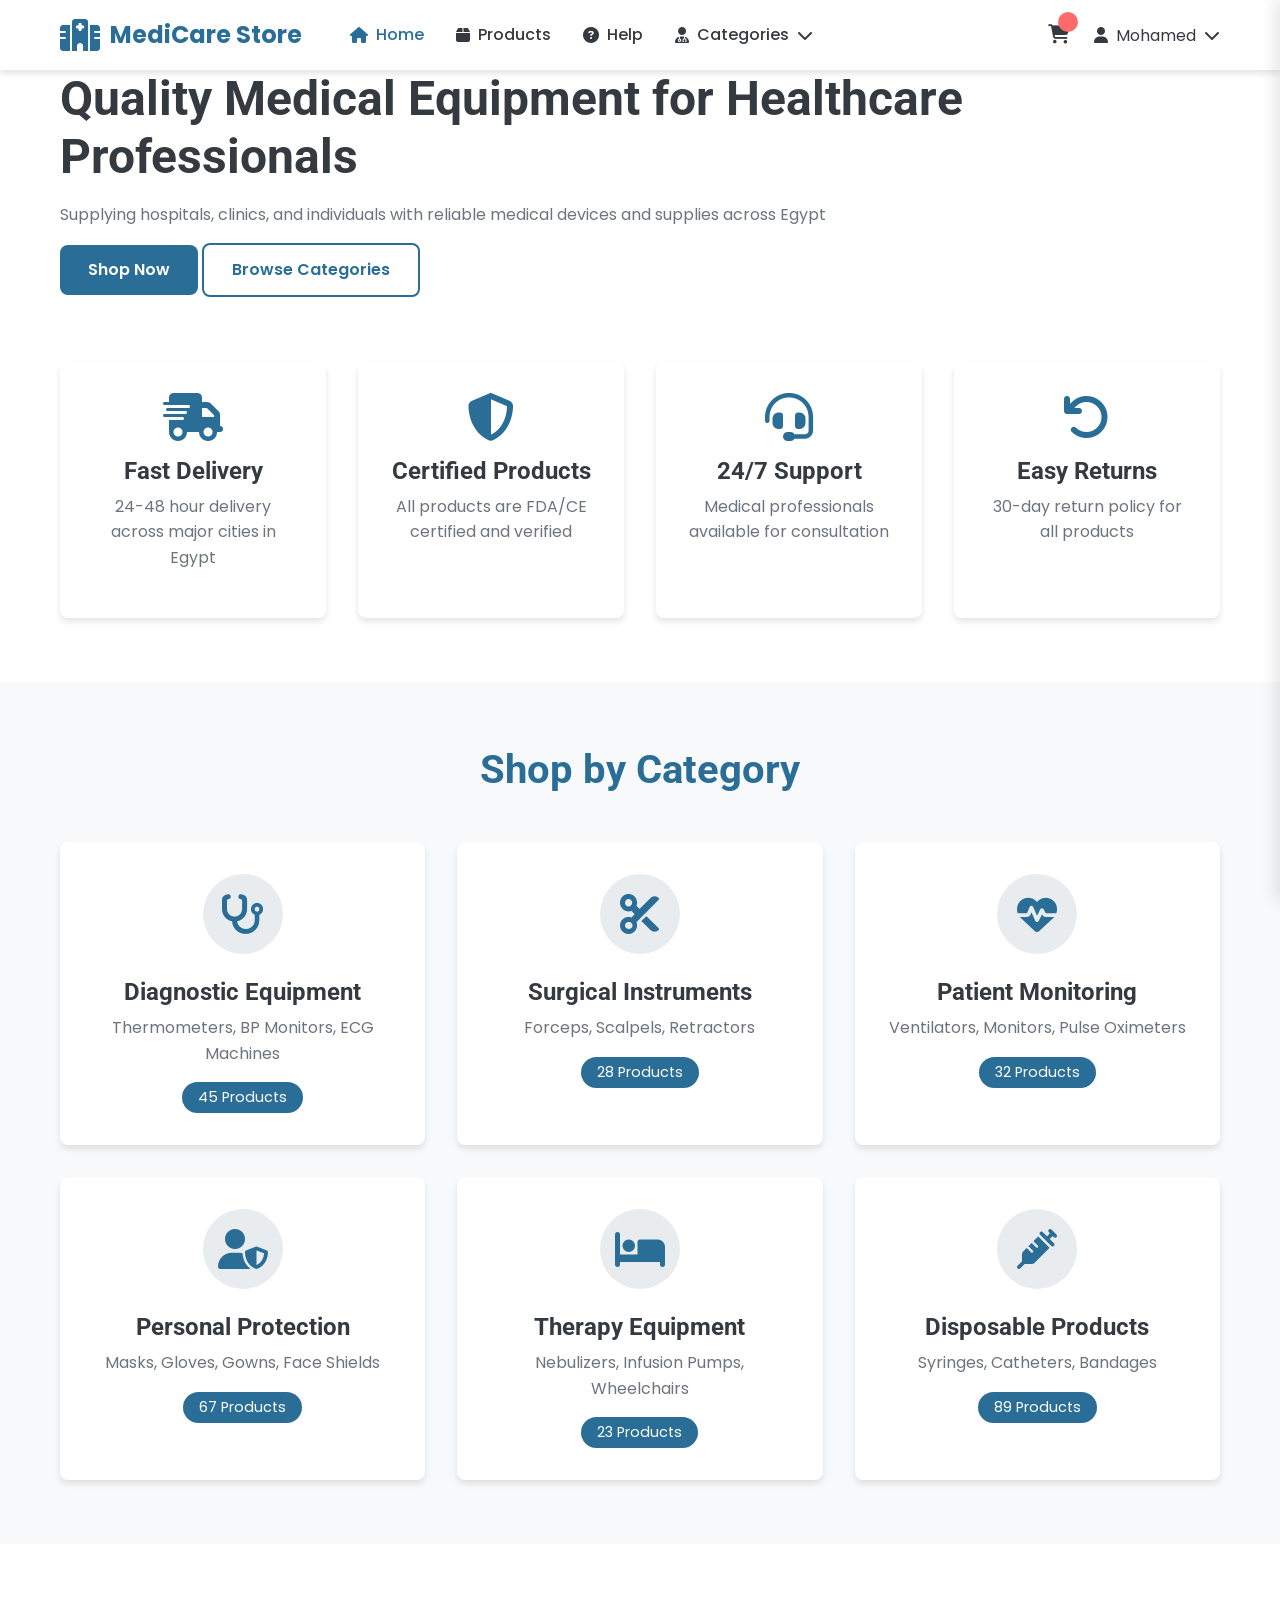
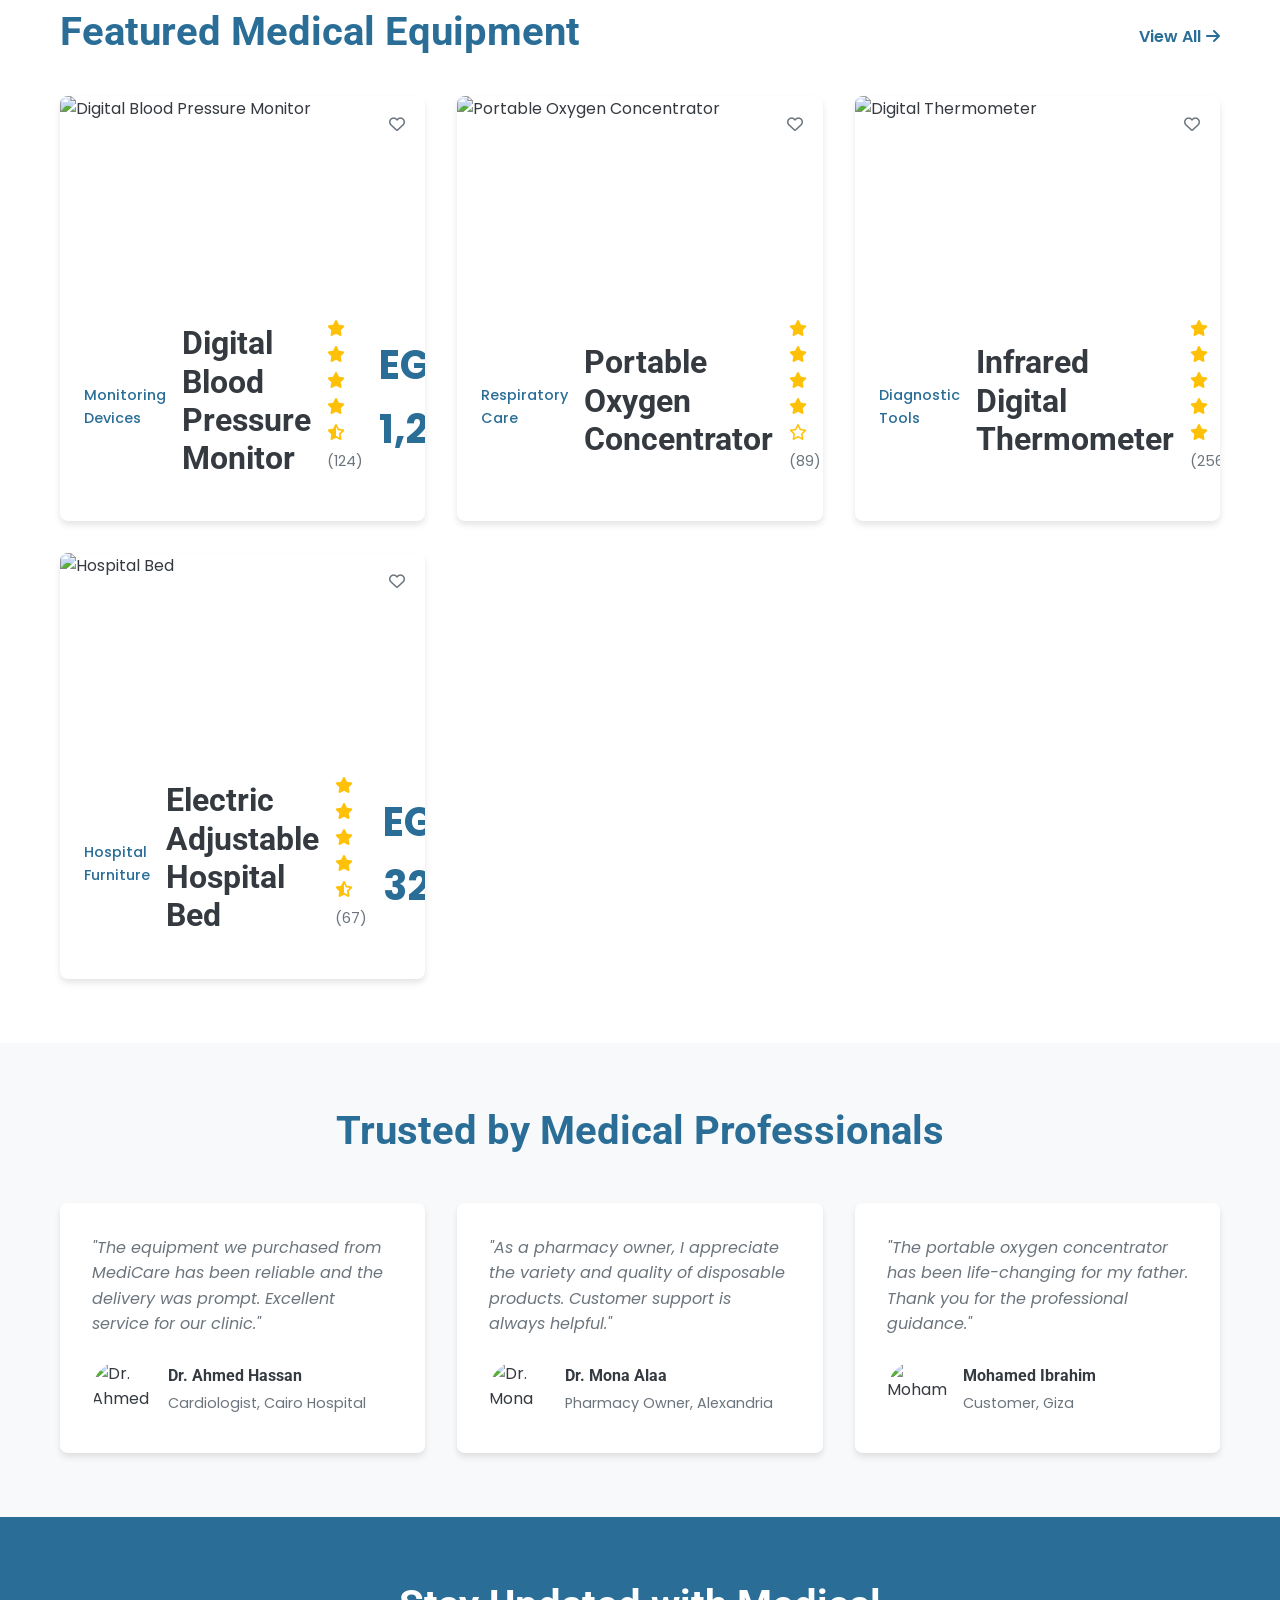
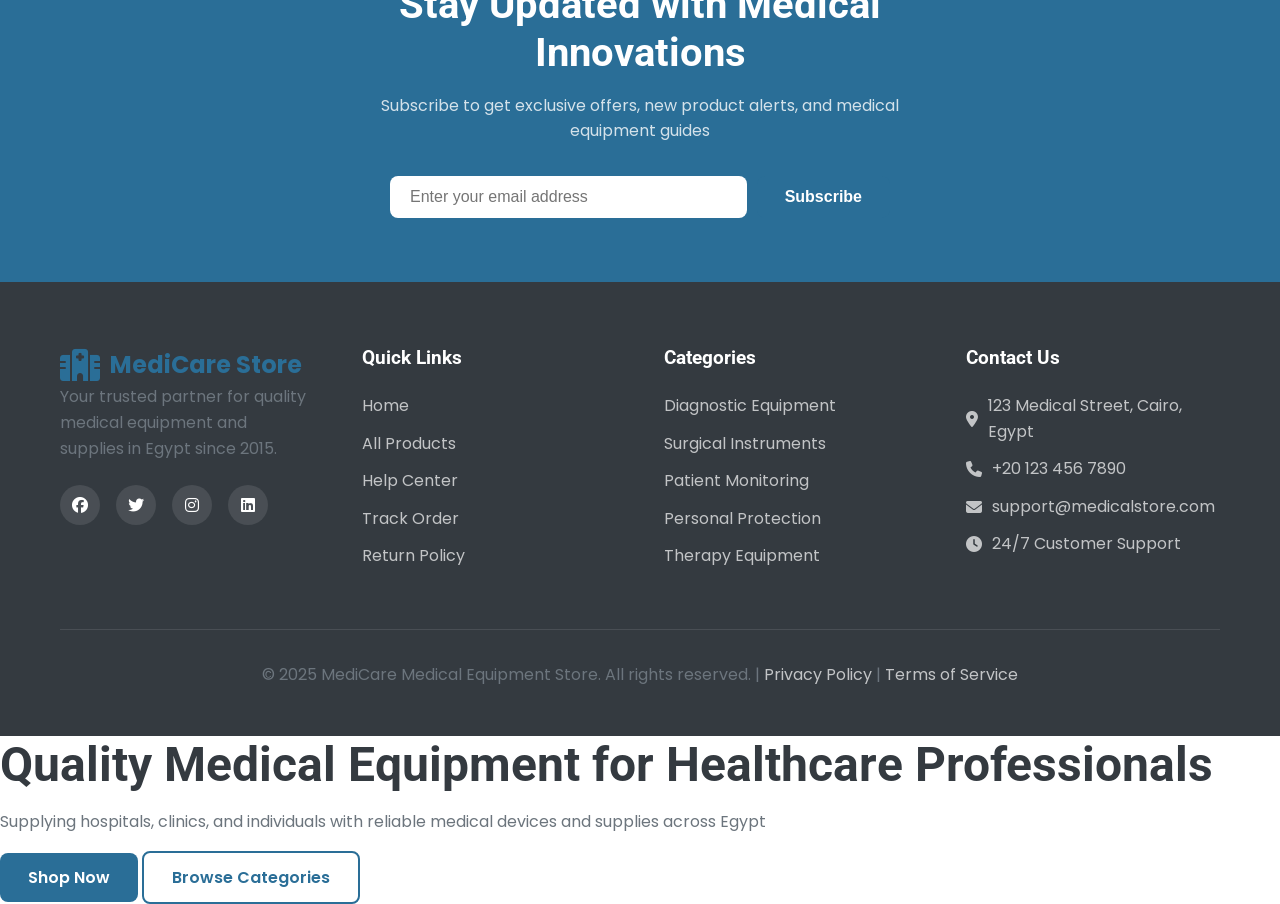
==== commit 08c6352f: "Update fmt.Println message from 'Hello' to 'Goodbye'" ====
--- a/SF/index.html
+++ b/SF/index.html
@@ -64,18 +64,18 @@
     </header>
 
     <!-- Hero Section -->
-    <section class="hero">
-        <div class="container">
-            <div class="hero-content">
-                <h1>Quality Medical Equipment for Healthcare Professionals</h1>
-                <p>Supplying hospitals, clinics, and individuals with reliable medical devices and supplies across Egypt</p>
-                <div class="hero-buttons">
-                    <a href="products.html" class="btn btn-primary">Shop Now</a>
-                    <a href="#categories" class="btn btn-secondary">Browse Categories</a>
-                </div>
-            </div>
-            <div class="hero-image">
-                <img src="https://images.unsplash.com/photo-1586773860418-dc22f8b874bc?ixlib=rb-4.0.3&auto=format&fit=crop&w=800&q=80" alt="Medical Equipment">
+    <!-- Full Width Hero Banner -->
+    <section class="hero-banner">
+        <div class="banner-overlay">
+            <div class="container">
+                <div class="banner-content">
+                    <h1>Quality Medical Equipment for Healthcare Professionals</h1>
+                    <p>Supplying hospitals, clinics, and individuals with reliable medical devices and supplies across Egypt</p>
+                    <div class="banner-buttons">
+                        <a href="products.html" class="btn btn-primary">Shop Now</a>
+                        <a href="#categories" class="btn btn-outline">Browse Categories</a>
+                    </div>
+                </div>
             </div>
         </div>
     </section>
@@ -453,8 +453,18 @@
             </div>
         </div>
     </div>
+    <!-- Hero Banner Section -->
+    <section class="hero-banner">
+        <div class="banner-content">
+            <h1>Quality Medical Equipment for Healthcare Professionals</h1>
+            <p>Supplying hospitals, clinics, and individuals with reliable medical devices and supplies across Egypt</p>
+            <div class="banner-buttons">
+                <a href="products.html" class="btn btn-primary">Shop Now</a>
+                <a href="#categories" class="btn btn-outline">Browse Categories</a>
+            </div>
+        </div>
+    </section>
     <div class="cart-overlay"></div>
-
     <script src="app.js"></script>
 </body>
-</html>+</html>
